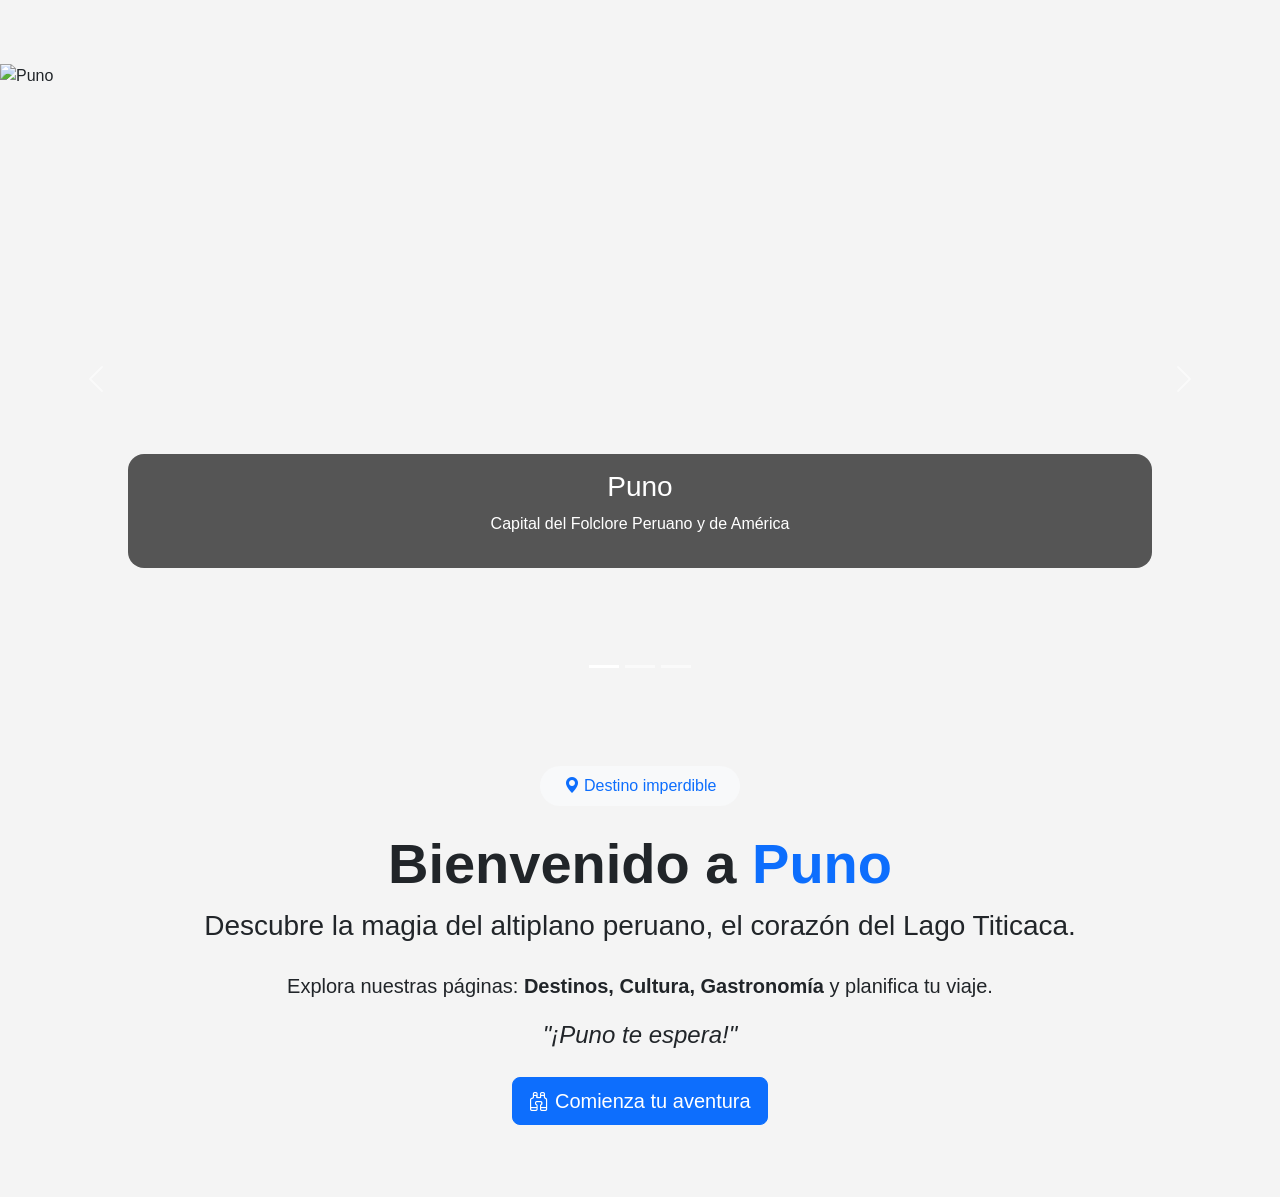
==== index.html @ d5bfc652 "Primera versión completa del proyecto Turismo Puno" ====
<!DOCTYPE html>
<html lang="es">
<head>
    <meta charset="UTF-8">
    <meta name="viewport" content="width=device-width, initial-scale=1.0">
    <title>Turismo Puno - Inicio</title>
    <meta name="description" content="Descubre Puno, el corazón del Lago Titicaca. Turismo, cultura y gastronomía andina.">
   
    <meta property="og:title" content="Turismo Puno - Inicio">
    <meta property="og:description" content="Descubre Puno, el corazón del Lago Titicaca.">
    <meta property="og:image" content="https://quechuasperuviajes.com/wp-content/uploads/2026/01/lugares-turisticos-en-puno.webp">
    <meta property="og:type" content="website">
   
    <link href="https://cdn.jsdelivr.net/npm/bootstrap@5.3.8/dist/css/bootstrap.min.css" rel="stylesheet">
   
    <link rel="stylesheet" href="https://cdn.jsdelivr.net/npm/bootstrap-icons@1.11.3/font/bootstrap-icons.min.css">

    <link rel="stylesheet" href="css/estilo.css">
</head>
<body>

    <main class="container-fluid px-0 mt-5 pt-3">
        
        <div id="carouselPuno" class="carousel slide hero-carousel" data-bs-ride="carousel">
            <div class="carousel-indicators">
                <button type="button" data-bs-target="#carouselPuno" data-bs-slide-to="0" class="active"></button>
                <button type="button" data-bs-target="#carouselPuno" data-bs-slide-to="1"></button>
                <button type="button" data-bs-target="#carouselPuno" data-bs-slide-to="2"></button>
            </div>
            <div class="carousel-inner">
                <div class="carousel-item active">
                    <img src="https://quechuasperuviajes.com/wp-content/uploads/2026/01/lugares-turisticos-en-puno.webp" class="d-block w-100" alt="Puno">
                    <div class="carousel-caption d-none d-md-block">
                        <h3>Puno</h3>
                        <p>Capital del Folclore Peruano y de América</p>
                    </div>
                </div>
                <div class="carousel-item">
                    <img src="https://trexperienceperu.com/sites/default/files/2025-01/things%20to%20do%20in%20puno.jpg" class="d-block w-100" alt="Islas Uros">
                    <div class="carousel-caption d-none d-md-block">
                        <h3>Cultura Viva</h3>
                        <p>Ciudad del Lago Sagrado</p>
                    </div>
                </div>
                <div class="carousel-item">
                    <img src="https://gasfiteros.pe/wp-content/uploads/2022/11/plaza-de-armas-puno.jpg" class="d-block w-100" alt="Plaza de Armas de Puno">
                    <div class="carousel-caption d-none d-md-block">
                        <h3>Ciudad de Plata</h3>
                        <p>Cuna de la Catedral Mestiza</p>
                    </div>
                </div>
            </div>
            <button class="carousel-control-prev" type="button" data-bs-target="#carouselPuno" data-bs-slide="prev">
                <span class="carousel-control-prev-icon"></span>
            </button>
            <button class="carousel-control-next" type="button" data-bs-target="#carouselPuno" data-bs-slide="next">
                <span class="carousel-control-next-icon"></span>
            </button>
        </div>

        <div class="container text-center my-5 py-4">
            <div class="d-inline-block bg-light text-primary px-4 py-2 rounded-pill mb-4">
                <i class="bi bi-geo-alt-fill"></i> Destino imperdible
            </div>
            <h1 class="display-4 fw-bold">Bienvenido a <span class="text-primary">Puno</span></h1>
            <p class="lead fs-3">Descubre la magia del altiplano peruano, el corazón del Lago Titicaca.</p>
            <div class="row justify-content-center mt-4">
                <div class="col-md-8">
                    <p class="fs-5">Explora nuestras páginas: <strong>Destinos, Cultura, Gastronomía</strong> y planifica tu viaje.</p>
                    <p class="fs-4 fst-italic">"¡Puno te espera!"</p>
                    <a href="destinos.html" class="btn btn-primary btn-lg mt-2">
                        <i class="bi bi-binoculars"></i> Comienza tu aventura
                    </a>
                </div>
            </div>
        </div>
    </main>

    <script src="https://cdn.jsdelivr.net/npm/bootstrap@5.3.8/dist/js/bootstrap.bundle.min.js"></script>
   
    <script src="JScript/comun.js"></script>
</body>
</html>
---- css/estilo.css ----
:root {
    --azul-titicaca: #0A4B7A;
    --dorado-candelaria: #F4C542;
    --rojo-tierra: #9E2A2B;
    --gris-claro: #f4f4f4;
    --blanco: #ffffff;
    --negro-suave: #212529;
}

/* ESTILOS GENERALES */
body {
    font-family: 'Segoe UI', Tahoma, Geneva, Verdana, sans-serif;
    background-color: var(--gris-claro);
    color: var(--negro-suave);
    transition: background-color 0.3s ease, color 0.3s ease;
}

/* MODO OSCURO */
body.modo-oscuro {
    background-color: #121212;
    color: #e0e0e0;
}

body.modo-oscuro .card,
body.modo-oscuro .bg-white,
body.modo-oscuro .navbar-dark,
body.modo-oscuro .accordion-item,
body.modo-oscuro .accordion-body {
    background-color: #1e1e1e !important;
    color: #ddd !important;
}

body.modo-oscuro .accordion-button.collapsed {
    background-color: #252525 !important;
    color: #fff !important;
}

body.modo-oscuro .border {
    border-color: #444 !important;
}

body.modo-oscuro .btn-outline-primary {
    color: var(--dorado-candelaria);
    border-color: var(--dorado-candelaria);
}

body.modo-oscuro .btn-outline-primary:hover {
    background-color: var(--dorado-candelaria);
    color: #000;
}

/* NAVBAR */
.navbar-brand i {
    color: var(--dorado-candelaria);
    font-size: 1.8rem;
    margin-right: 0.5rem;
}

/* CARRUSEL */
.hero-carousel .carousel-item {
    min-height: 50vh;
}

@media (min-width: 768px) {
    .hero-carousel .carousel-item {
        min-height: 70vh;
    }
}

.hero-carousel .carousel-item img {
    object-fit: cover;
    height: 100%;
    width: 100%;
}

.carousel-caption {
    background: rgba(0, 0, 0, 0.65);
    border-radius: 1rem;
    bottom: 20%;
    padding: 1rem;
    left: 10%;
    right: 10%;
}

@media (max-width: 576px) {
    .carousel-caption {
        bottom: 10%;
        padding: 0.5rem;
    }
    .carousel-caption h3 {
        font-size: 1.2rem;
    }
    .carousel-caption p {
        font-size: 0.8rem;
    }
}

/* GALERÍA DE DESTINOS (GRID) */
.grid-destinos {
    display: grid;
    grid-template-columns: repeat(auto-fill, minmax(280px, 1fr));
    gap: 1.5rem;
    margin-top: 2rem;
}

.card-destino {
    transition: transform 0.3s ease, box-shadow 0.3s ease;
    border-radius: 1rem;
    overflow: hidden;
}

.card-destino:hover {
    transform: translateY(-5px);
    box-shadow: 0 12px 24px rgba(0, 0, 0, 0.15);
}

.card-img-top {
    height: 200px;
    object-fit: cover;
}

/* FILTROS */
.filtro-btn {
    margin: 0.25rem;
    transition: all 0.2s;
}

.filtro-btn:hover {
    transform: scale(1.02);
}

/* ACORDEÓN CULTURA */
#accordionCultura .accordion-item {
    background-color: var(--blanco);
    border: 1px solid rgba(0,0,0,.125);
    margin-bottom: 0.5rem;
    border-radius: 0.5rem !important;
    overflow: hidden;
}

#accordionCultura .accordion-button:focus {
    box-shadow: none !important;
    border-color: var(--azul-titicaca) !important;
}

#accordionCultura .accordion-button:not(.collapsed) {
    background-color: var(--azul-titicaca) !important;
    color: var(--blanco) !important;
}

#accordionCultura .accordion-button::after {
    filter: none !important;
}

#accordionCultura .accordion-button:not(.collapsed)::after {
    filter: brightness(0) invert(1) !important;
}

.object-fit-cover {
    object-fit: cover !important;
}

/* FORMULARIO */
input:invalid, select:invalid {
    border-color: var(--rojo-tierra);
}

.invalid-feedback {
    font-size: 0.8rem;
}

/* MAPA */
#mapa {
    height: 350px;
    width: 100%;
    border-radius: 1rem;
    margin-top: 1rem;
}

/* FOOTER */
footer {
    background-color: #212529;
    color: white;
}

footer a {
    color: var(--dorado-candelaria);
    text-decoration: none;
}

footer a:hover {
    text-decoration: underline;
}

/* BOTÓN MODO OSCURO */
.btn-modo {
    cursor: pointer;
    font-size: 1.2rem;
}

/* RESPONSIVE */
@media (max-width: 768px) {
    .grid-destinos {
        grid-template-columns: 1fr;
        gap: 1rem;
    }
    #mapa {
        height: 250px;
    }
    h1 {
        font-size: 1.8rem;
    }
}

/* ANIMACIONES */
.modal-content {
    animation: fadeInUp 0.3s ease-out;
}

@keyframes fadeInUp {
    from {
        opacity: 0;
        transform: translateY(20px);
    }
    to {
        opacity: 1;
        transform: translateY(0);
    }
}

/* TARJETAS GASTRONOMÍA */
.card {
    transition: transform 0.2s, box-shadow 0.2s;
}

.card:hover {
    transform: translateY(-3px);
    box-shadow: 0 8px 16px rgba(0,0,0,0.1);
}
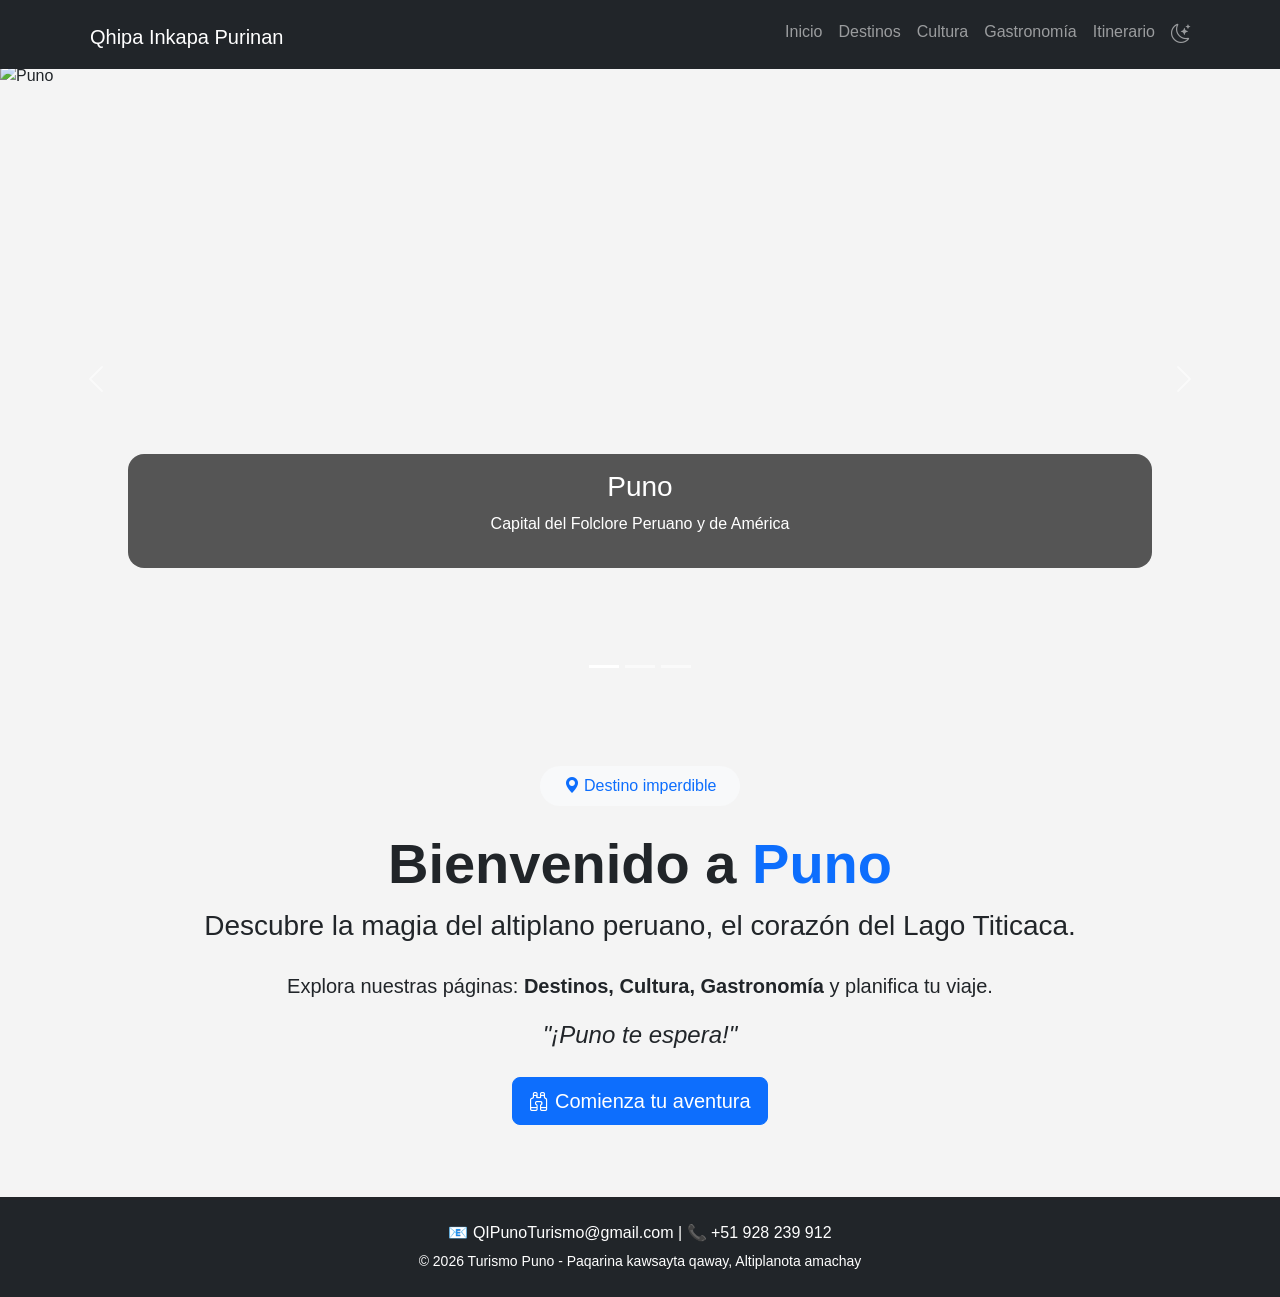
==== commit f46cb872: "Update index.html" ====
--- a/index.html
+++ b/index.html
@@ -78,6 +78,6 @@
 
     <script src="https://cdn.jsdelivr.net/npm/bootstrap@5.3.8/dist/js/bootstrap.bundle.min.js"></script>
    
-    <script src="JScript/comun.js"></script>
+    <script src="jscript/comun.js"></script>
 </body>
-</html>+</html>
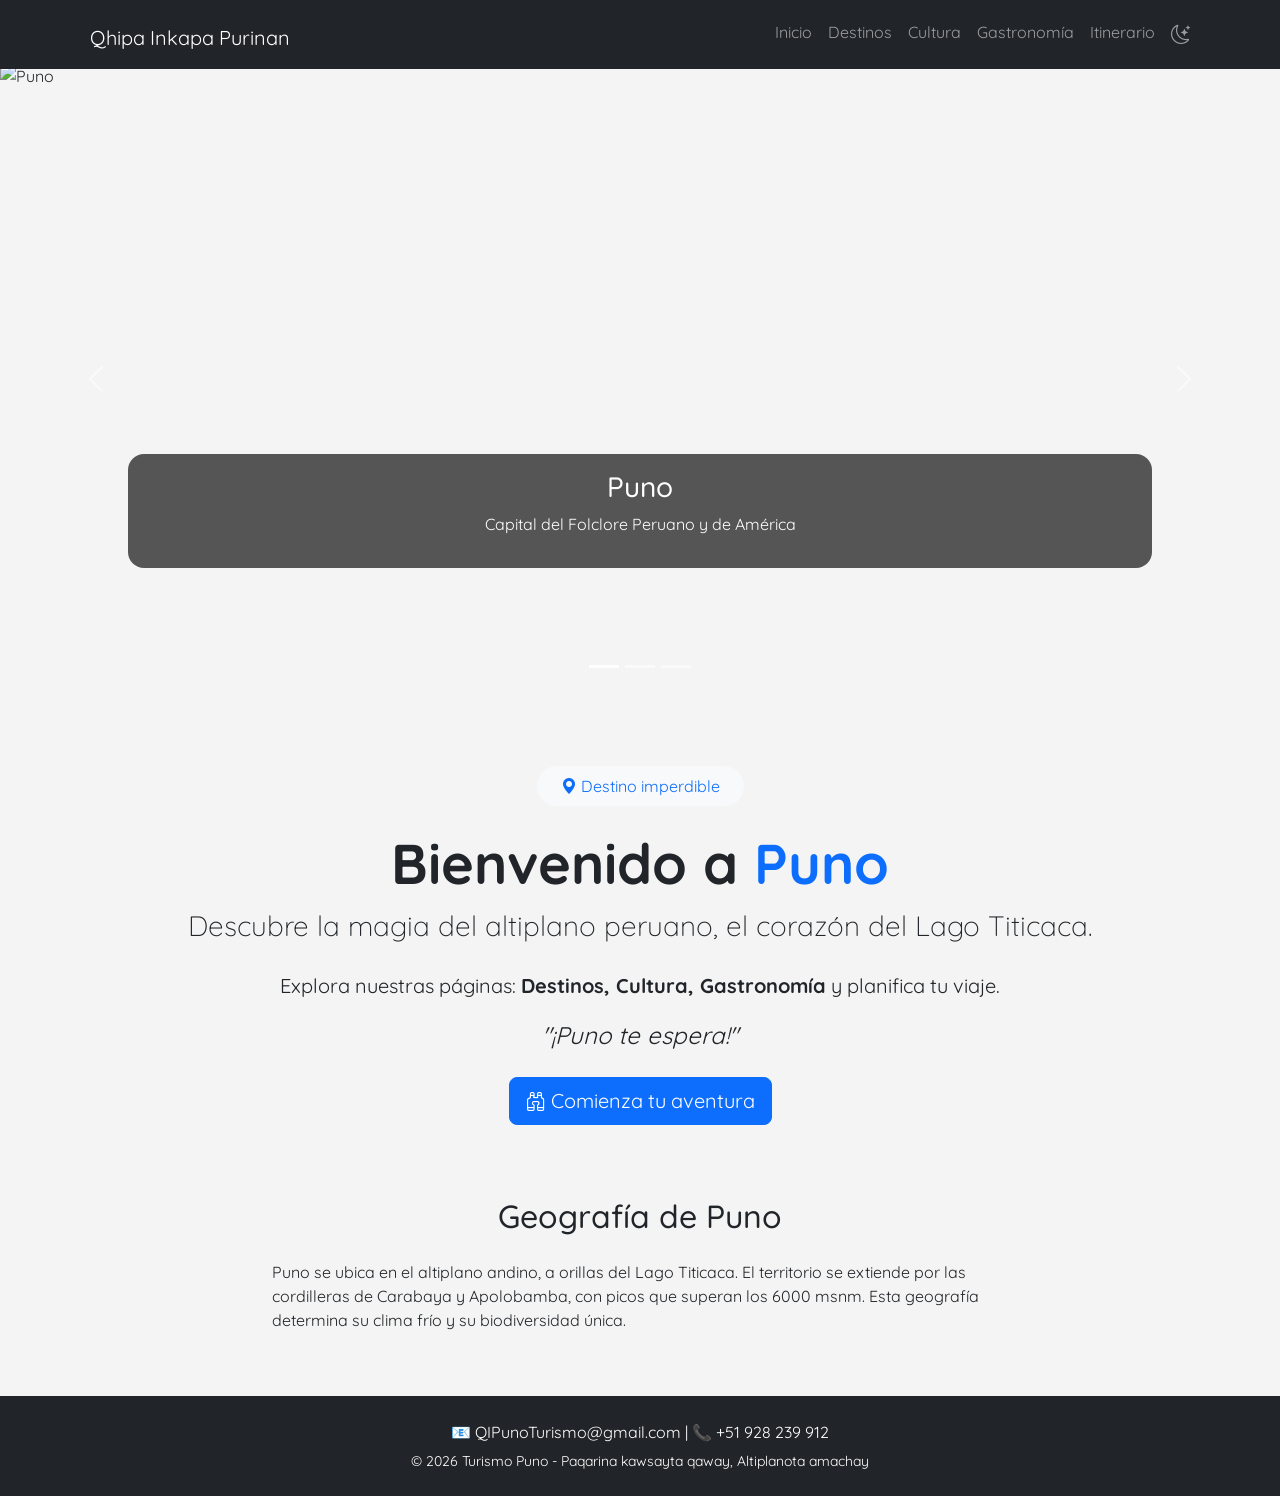
==== commit 63dc4271: "" ====
--- a/index.html
+++ b/index.html
@@ -5,60 +5,60 @@
     <meta name="viewport" content="width=device-width, initial-scale=1.0">
     <title>Turismo Puno - Inicio</title>
     <meta name="description" content="Descubre Puno, el corazón del Lago Titicaca. Turismo, cultura y gastronomía andina.">
-   
     <meta property="og:title" content="Turismo Puno - Inicio">
     <meta property="og:description" content="Descubre Puno, el corazón del Lago Titicaca.">
     <meta property="og:image" content="https://quechuasperuviajes.com/wp-content/uploads/2026/01/lugares-turisticos-en-puno.webp">
     <meta property="og:type" content="website">
-   
+    <link href="https://fonts.googleapis.com/css2?family=Quicksand:wght@300;400;600;700&display=swap" rel="stylesheet">
     <link href="https://cdn.jsdelivr.net/npm/bootstrap@5.3.8/dist/css/bootstrap.min.css" rel="stylesheet">
-   
     <link rel="stylesheet" href="https://cdn.jsdelivr.net/npm/bootstrap-icons@1.11.3/font/bootstrap-icons.min.css">
-
     <link rel="stylesheet" href="css/estilo.css">
 </head>
 <body>
-
+    <header class="visually-hidden">
+        <h1>Turismo Puno</h1>
+    </header>
     <main class="container-fluid px-0 mt-5 pt-3">
-        
-        <div id="carouselPuno" class="carousel slide hero-carousel" data-bs-ride="carousel">
-            <div class="carousel-indicators">
-                <button type="button" data-bs-target="#carouselPuno" data-bs-slide-to="0" class="active"></button>
-                <button type="button" data-bs-target="#carouselPuno" data-bs-slide-to="1"></button>
-                <button type="button" data-bs-target="#carouselPuno" data-bs-slide-to="2"></button>
-            </div>
-            <div class="carousel-inner">
-                <div class="carousel-item active">
-                    <img src="https://quechuasperuviajes.com/wp-content/uploads/2026/01/lugares-turisticos-en-puno.webp" class="d-block w-100" alt="Puno">
-                    <div class="carousel-caption d-none d-md-block">
-                        <h3>Puno</h3>
-                        <p>Capital del Folclore Peruano y de América</p>
+        <section aria-label="Carrusel de imágenes">
+            <div id="carouselPuno" class="carousel slide hero-carousel" data-bs-ride="carousel">
+                <div class="carousel-indicators">
+                    <button type="button" data-bs-target="#carouselPuno" data-bs-slide-to="0" class="active" aria-label="Slide 1"></button>
+                    <button type="button" data-bs-target="#carouselPuno" data-bs-slide-to="1" aria-label="Slide 2"></button>
+                    <button type="button" data-bs-target="#carouselPuno" data-bs-slide-to="2" aria-label="Slide 3"></button>
+                </div>
+                <div class="carousel-inner">
+                    <div class="carousel-item active">
+                        <img src="https://quechuasperuviajes.com/wp-content/uploads/2026/01/lugares-turisticos-en-puno.webp" class="d-block w-100" alt="Puno">
+                        <div class="carousel-caption d-none d-md-block">
+                            <h3>Puno</h3>
+                            <p>Capital del Folclore Peruano y de América</p>
+                        </div>
+                    </div>
+                    <div class="carousel-item">
+                        <img src="https://trexperienceperu.com/sites/default/files/2025-01/things%20to%20do%20in%20puno.jpg" class="d-block w-100" alt="Islas Uros">
+                        <div class="carousel-caption d-none d-md-block">
+                            <h3>Cultura Viva</h3>
+                            <p>Ciudad del Lago Sagrado</p>
+                        </div>
+                    </div>
+                    <div class="carousel-item">
+                        <img src="https://gasfiteros.pe/wp-content/uploads/2022/11/plaza-de-armas-puno.jpg" class="d-block w-100" alt="Plaza de Armas de Puno">
+                        <div class="carousel-caption d-none d-md-block">
+                            <h3>Ciudad de Plata</h3>
+                            <p>Cuna de la Catedral Mestiza</p>
+                        </div>
                     </div>
                 </div>
-                <div class="carousel-item">
-                    <img src="https://trexperienceperu.com/sites/default/files/2025-01/things%20to%20do%20in%20puno.jpg" class="d-block w-100" alt="Islas Uros">
-                    <div class="carousel-caption d-none d-md-block">
-                        <h3>Cultura Viva</h3>
-                        <p>Ciudad del Lago Sagrado</p>
-                    </div>
-                </div>
-                <div class="carousel-item">
-                    <img src="https://gasfiteros.pe/wp-content/uploads/2022/11/plaza-de-armas-puno.jpg" class="d-block w-100" alt="Plaza de Armas de Puno">
-                    <div class="carousel-caption d-none d-md-block">
-                        <h3>Ciudad de Plata</h3>
-                        <p>Cuna de la Catedral Mestiza</p>
-                    </div>
-                </div>
+                <button class="carousel-control-prev" type="button" data-bs-target="#carouselPuno" data-bs-slide="prev" aria-label="Anterior">
+                    <span class="carousel-control-prev-icon"></span>
+                </button>
+                <button class="carousel-control-next" type="button" data-bs-target="#carouselPuno" data-bs-slide="next" aria-label="Siguiente">
+                    <span class="carousel-control-next-icon"></span>
+                </button>
             </div>
-            <button class="carousel-control-prev" type="button" data-bs-target="#carouselPuno" data-bs-slide="prev">
-                <span class="carousel-control-prev-icon"></span>
-            </button>
-            <button class="carousel-control-next" type="button" data-bs-target="#carouselPuno" data-bs-slide="next">
-                <span class="carousel-control-next-icon"></span>
-            </button>
-        </div>
+        </section>
 
-        <div class="container text-center my-5 py-4">
+        <section class="container text-center my-5 py-4">
             <div class="d-inline-block bg-light text-primary px-4 py-2 rounded-pill mb-4">
                 <i class="bi bi-geo-alt-fill"></i> Destino imperdible
             </div>
@@ -73,11 +73,18 @@
                     </a>
                 </div>
             </div>
-        </div>
+        </section>
+
+        <section class="container my-5">
+            <h2 class="text-center mb-4">Geografía de Puno</h2>
+            <div class="row">
+                <div class="col-md-8 mx-auto">
+                    <p>Puno se ubica en el altiplano andino, a orillas del Lago Titicaca. El territorio se extiende por las cordilleras de Carabaya y Apolobamba, con picos que superan los 6000 msnm. Esta geografía determina su clima frío y su biodiversidad única.</p>
+                </div>
+            </div>
+        </section>
     </main>
-
     <script src="https://cdn.jsdelivr.net/npm/bootstrap@5.3.8/dist/js/bootstrap.bundle.min.js"></script>
-   
-    <script src="jscript/comun.js"></script>
+    <script src="js/comun.js"></script>
 </body>
-</html>
+</html>
--- a/css/estilo.css
+++ b/css/estilo.css
@@ -1,3 +1,5 @@
+@import url('https://fonts.googleapis.com/css2?family=Quicksand:wght@300;400;600;700&display=swap');
+
 :root {
     --azul-titicaca: #0A4B7A;
     --dorado-candelaria: #F4C542;
@@ -7,9 +9,8 @@
     --negro-suave: #212529;
 }
 
-/* ESTILOS GENERALES */
 body {
-    font-family: 'Segoe UI', Tahoma, Geneva, Verdana, sans-serif;
+    font-family: 'Quicksand', 'Segoe UI', Tahoma, Geneva, Verdana, sans-serif;
     background-color: var(--gris-claro);
     color: var(--negro-suave);
     transition: background-color 0.3s ease, color 0.3s ease;
@@ -20,7 +21,6 @@
     background-color: #121212;
     color: #e0e0e0;
 }
-
 body.modo-oscuro .card,
 body.modo-oscuro .bg-white,
 body.modo-oscuro .navbar-dark,
@@ -29,21 +29,17 @@
     background-color: #1e1e1e !important;
     color: #ddd !important;
 }
-
 body.modo-oscuro .accordion-button.collapsed {
     background-color: #252525 !important;
     color: #fff !important;
 }
-
 body.modo-oscuro .border {
     border-color: #444 !important;
 }
-
 body.modo-oscuro .btn-outline-primary {
     color: var(--dorado-candelaria);
     border-color: var(--dorado-candelaria);
 }
-
 body.modo-oscuro .btn-outline-primary:hover {
     background-color: var(--dorado-candelaria);
     color: #000;
@@ -60,19 +56,16 @@
 .hero-carousel .carousel-item {
     min-height: 50vh;
 }
-
 @media (min-width: 768px) {
     .hero-carousel .carousel-item {
         min-height: 70vh;
     }
 }
-
 .hero-carousel .carousel-item img {
     object-fit: cover;
     height: 100%;
     width: 100%;
 }
-
 .carousel-caption {
     background: rgba(0, 0, 0, 0.65);
     border-radius: 1rem;
@@ -81,7 +74,6 @@
     left: 10%;
     right: 10%;
 }
-
 @media (max-width: 576px) {
     .carousel-caption {
         bottom: 10%;
@@ -102,21 +94,24 @@
     gap: 1.5rem;
     margin-top: 2rem;
 }
-
 .card-destino {
     transition: transform 0.3s ease, box-shadow 0.3s ease;
     border-radius: 1rem;
     overflow: hidden;
 }
-
 .card-destino:hover {
     transform: translateY(-5px);
     box-shadow: 0 12px 24px rgba(0, 0, 0, 0.15);
 }
-
 .card-img-top {
     height: 200px;
     object-fit: cover;
+}
+
+.badge {
+    font-size: 0.8rem;
+    padding: 0.4rem 0.7rem;
+    border-radius: 20px;
 }
 
 /* FILTROS */
@@ -124,7 +119,6 @@
     margin: 0.25rem;
     transition: all 0.2s;
 }
-
 .filtro-btn:hover {
     transform: scale(1.02);
 }
@@ -137,39 +131,28 @@
     border-radius: 0.5rem !important;
     overflow: hidden;
 }
-
 #accordionCultura .accordion-button:focus {
     box-shadow: none !important;
     border-color: var(--azul-titicaca) !important;
 }
-
 #accordionCultura .accordion-button:not(.collapsed) {
     background-color: var(--azul-titicaca) !important;
     color: var(--blanco) !important;
 }
-
 #accordionCultura .accordion-button::after {
     filter: none !important;
 }
-
 #accordionCultura .accordion-button:not(.collapsed)::after {
     filter: brightness(0) invert(1) !important;
 }
 
-.object-fit-cover {
-    object-fit: cover !important;
-}
-
-/* FORMULARIO */
 input:invalid, select:invalid {
     border-color: var(--rojo-tierra);
 }
-
 .invalid-feedback {
     font-size: 0.8rem;
 }
 
-/* MAPA */
 #mapa {
     height: 350px;
     width: 100%;
@@ -177,28 +160,24 @@
     margin-top: 1rem;
 }
 
-/* FOOTER */
+
 footer {
     background-color: #212529;
     color: white;
 }
-
 footer a {
     color: var(--dorado-candelaria);
     text-decoration: none;
 }
-
 footer a:hover {
     text-decoration: underline;
 }
 
-/* BOTÓN MODO OSCURO */
 .btn-modo {
     cursor: pointer;
     font-size: 1.2rem;
 }
 
-/* RESPONSIVE */
 @media (max-width: 768px) {
     .grid-destinos {
         grid-template-columns: 1fr;
@@ -216,7 +195,6 @@
 .modal-content {
     animation: fadeInUp 0.3s ease-out;
 }
-
 @keyframes fadeInUp {
     from {
         opacity: 0;
@@ -228,11 +206,9 @@
     }
 }
 
-/* TARJETAS GASTRONOMÍA */
 .card {
     transition: transform 0.2s, box-shadow 0.2s;
 }
-
 .card:hover {
     transform: translateY(-3px);
     box-shadow: 0 8px 16px rgba(0,0,0,0.1);
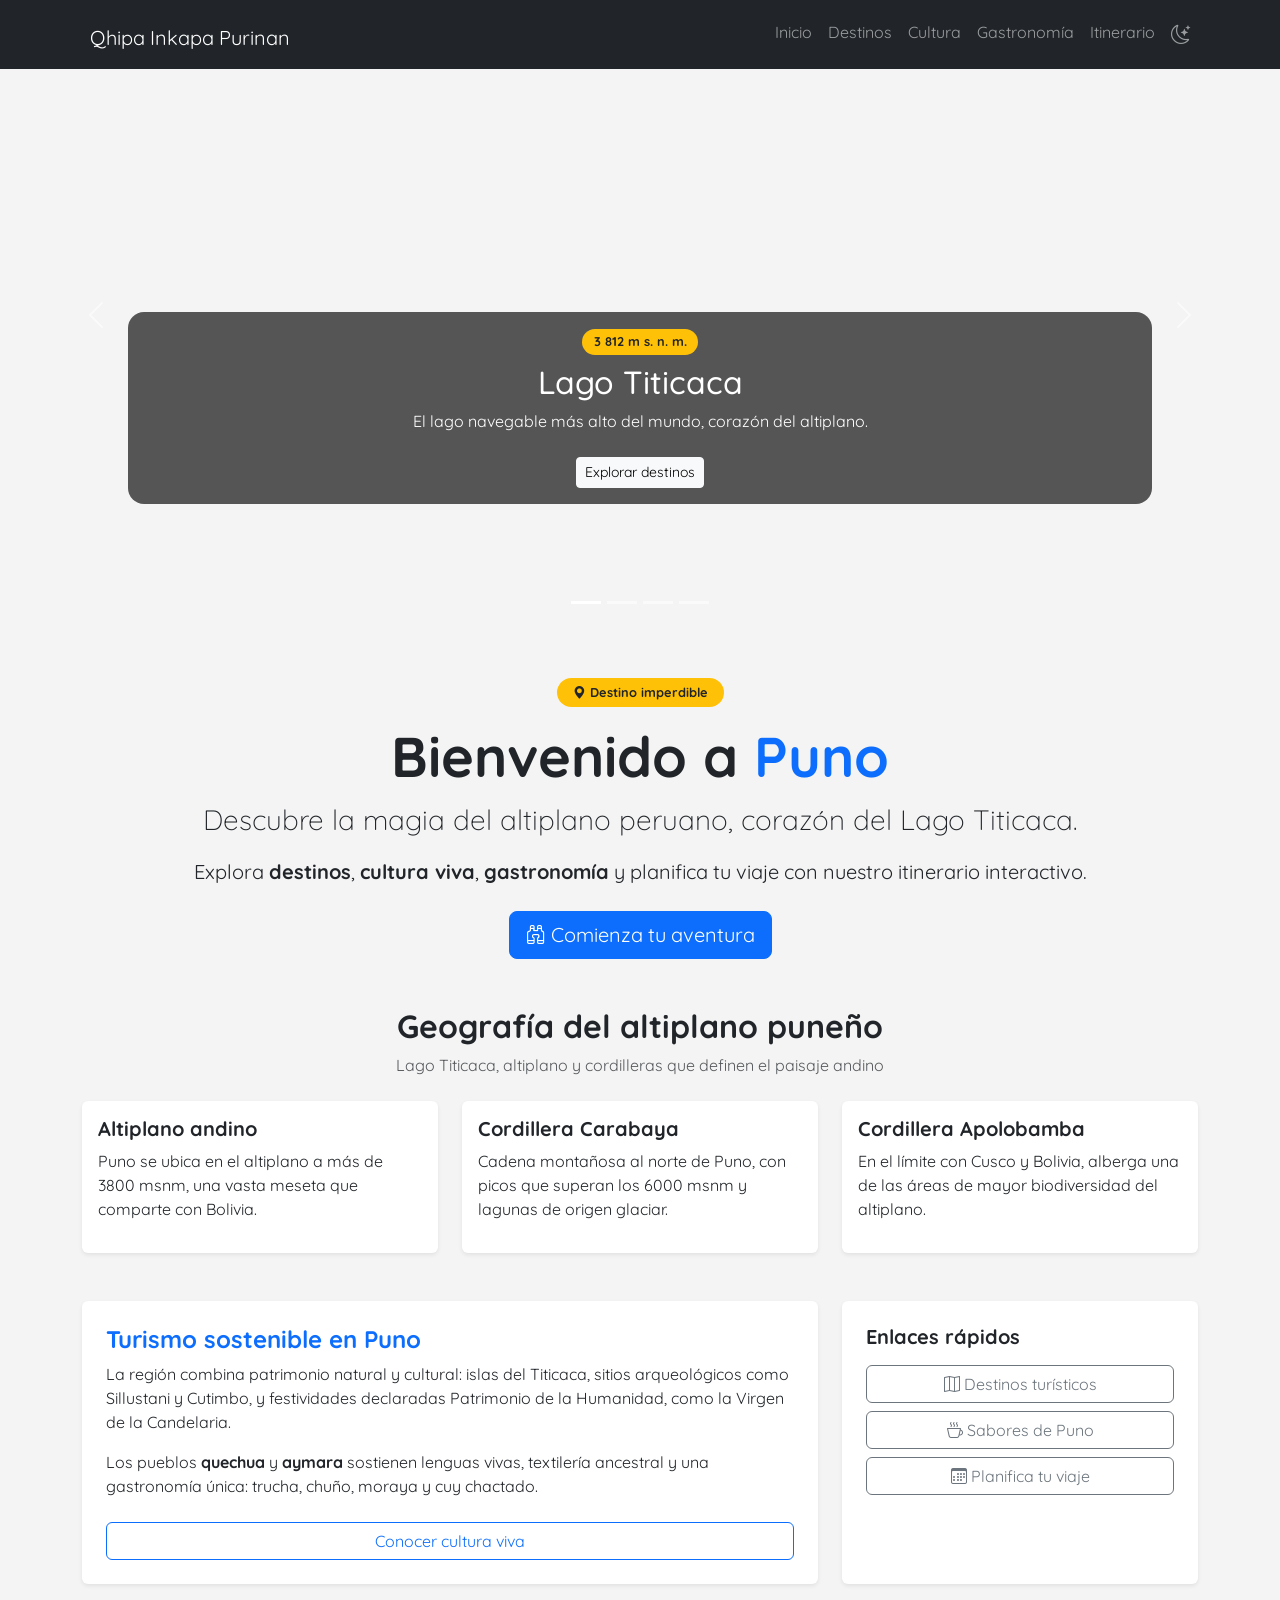
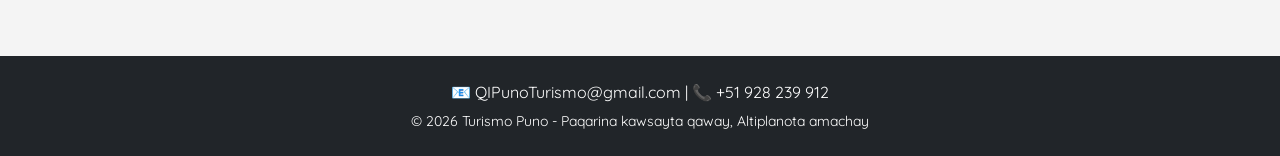
==== commit 0ff99f6b: "Update index.html" ====
--- a/index.html
+++ b/index.html
@@ -3,88 +3,146 @@
 <head>
     <meta charset="UTF-8">
     <meta name="viewport" content="width=device-width, initial-scale=1.0">
-    <title>Turismo Puno - Inicio</title>
-    <meta name="description" content="Descubre Puno, el corazón del Lago Titicaca. Turismo, cultura y gastronomía andina.">
-    <meta property="og:title" content="Turismo Puno - Inicio">
-    <meta property="og:description" content="Descubre Puno, el corazón del Lago Titicaca.">
+    <title>Turismo Puno — Inicio | Puno Digital</title>
+    <meta name="description" content="Descubre Puno: Lago Titicaca, cultura viva, gastronomía andina y turismo sostenible en el altiplano peruano.">
+    <meta name="author" content="Turismo Puno">
+    <meta property="og:title" content="Turismo Puno — Capital del Folclore">
+    <meta property="og:description" content="Plataforma web turística y cultural de la región Puno.">
     <meta property="og:image" content="https://quechuasperuviajes.com/wp-content/uploads/2026/01/lugares-turisticos-en-puno.webp">
     <meta property="og:type" content="website">
-    <link href="https://fonts.googleapis.com/css2?family=Quicksand:wght@300;400;600;700&display=swap" rel="stylesheet">
+    <meta property="og:locale" content="es_PE">
     <link href="https://cdn.jsdelivr.net/npm/bootstrap@5.3.8/dist/css/bootstrap.min.css" rel="stylesheet">
     <link rel="stylesheet" href="https://cdn.jsdelivr.net/npm/bootstrap-icons@1.11.3/font/bootstrap-icons.min.css">
     <link rel="stylesheet" href="css/estilo.css">
 </head>
-<body>
-    <header class="visually-hidden">
-        <h1>Turismo Puno</h1>
-    </header>
-    <main class="container-fluid px-0 mt-5 pt-3">
-        <section aria-label="Carrusel de imágenes">
+<body data-page="inicio">
+
+    <main id="contenido-principal" class="page-main flex-grow-1">
+
+        <section class="hero-carousel" aria-label="Galería principal de Puno">
             <div id="carouselPuno" class="carousel slide hero-carousel" data-bs-ride="carousel">
                 <div class="carousel-indicators">
-                    <button type="button" data-bs-target="#carouselPuno" data-bs-slide-to="0" class="active" aria-label="Slide 1"></button>
-                    <button type="button" data-bs-target="#carouselPuno" data-bs-slide-to="1" aria-label="Slide 2"></button>
-                    <button type="button" data-bs-target="#carouselPuno" data-bs-slide-to="2" aria-label="Slide 3"></button>
+                    <button type="button" data-bs-target="#carouselPuno" data-bs-slide-to="0" class="active" aria-current="true" aria-label="Lago Titicaca"></button>
+                    <button type="button" data-bs-target="#carouselPuno" data-bs-slide-to="1" aria-label="Islas Uros"></button>
+                    <button type="button" data-bs-target="#carouselPuno" data-bs-slide-to="2" aria-label="Candelaria"></button>
+                    <button type="button" data-bs-target="#carouselPuno" data-bs-slide-to="3" aria-label="Plaza de Armas"></button>
                 </div>
                 <div class="carousel-inner">
                     <div class="carousel-item active">
-                        <img src="https://quechuasperuviajes.com/wp-content/uploads/2026/01/lugares-turisticos-en-puno.webp" class="d-block w-100" alt="Puno">
+                        <img src="https://quechuasperuviajes.com/wp-content/uploads/2026/01/lugares-turisticos-en-puno.webp" class="d-block w-100" alt="Panorámica del Lago Titicaca y la ciudad de Puno">
                         <div class="carousel-caption d-none d-md-block">
-                            <h3>Puno</h3>
-                            <p>Capital del Folclore Peruano y de América</p>
+                            <span class="badge bg-warning text-dark mb-2">3 812 m s. n. m.</span>
+                            <h2>Lago Titicaca</h2>
+                            <p>El lago navegable más alto del mundo, corazón del altiplano.</p>
+                            <a href="destinos.html" class="btn btn-light btn-sm mt-2">Explorar destinos</a>
                         </div>
                     </div>
                     <div class="carousel-item">
-                        <img src="https://trexperienceperu.com/sites/default/files/2025-01/things%20to%20do%20in%20puno.jpg" class="d-block w-100" alt="Islas Uros">
+                        <img src="https://trexperienceperu.com/sites/default/files/2025-01/things%20to%20do%20in%20puno.jpg" class="d-block w-100" alt="Islas flotantes de los Uros">
                         <div class="carousel-caption d-none d-md-block">
-                            <h3>Cultura Viva</h3>
-                            <p>Ciudad del Lago Sagrado</p>
+                            <span class="badge bg-warning text-dark mb-2">Cultura viva</span>
+                            <h2>Islas de los Uros</h2>
+                            <p>Tradición milenaria en totora sobre aguas sagradas.</p>
+                            <a href="cultura.html" class="btn btn-light btn-sm mt-2">Conocer cultura</a>
                         </div>
                     </div>
                     <div class="carousel-item">
-                        <img src="https://gasfiteros.pe/wp-content/uploads/2022/11/plaza-de-armas-puno.jpg" class="d-block w-100" alt="Plaza de Armas de Puno">
+                        <img src="https://www.peru.travel/Portals/1/Images/Noticias/candelaria-puno.jpg" class="d-block w-100" alt="Festividad de la Virgen de la Candelaria en Puno">
                         <div class="carousel-caption d-none d-md-block">
-                            <h3>Ciudad de Plata</h3>
-                            <p>Cuna de la Catedral Mestiza</p>
+                            <span class="badge bg-warning text-dark mb-2">Patrimonio UNESCO</span>
+                            <h2>Virgen de la Candelaria</h2>
+                            <p>Capital del folclore peruano y de América.</p>
+                            <a href="cultura.html" class="btn btn-light btn-sm mt-2">Ver festividades</a>
+                        </div>
+                    </div>
+                    <div class="carousel-item">
+                        <img src="https://gasfiteros.pe/wp-content/uploads/2022/11/plaza-de-armas-puno.jpg" class="d-block w-100" alt="Plaza de Armas de Puno al atardecer">
+                        <div class="carousel-caption d-none d-md-block">
+                            <span class="badge bg-warning text-dark mb-2">Ciudad de plata</span>
+                            <h2>Puno histórico</h2>
+                            <p>Arquitectura colonial y vistas al Titicaca.</p>
+                            <a href="itinerario.html" class="btn btn-light btn-sm mt-2">Planificar viaje</a>
                         </div>
                     </div>
                 </div>
-                <button class="carousel-control-prev" type="button" data-bs-target="#carouselPuno" data-bs-slide="prev" aria-label="Anterior">
-                    <span class="carousel-control-prev-icon"></span>
+                <button class="carousel-control-prev" type="button" data-bs-target="#carouselPuno" data-bs-slide="prev" aria-label="Diapositiva anterior">
+                    <span class="carousel-control-prev-icon" aria-hidden="true"></span>
                 </button>
-                <button class="carousel-control-next" type="button" data-bs-target="#carouselPuno" data-bs-slide="next" aria-label="Siguiente">
-                    <span class="carousel-control-next-icon"></span>
+                <button class="carousel-control-next" type="button" data-bs-target="#carouselPuno" data-bs-slide="next" aria-label="Diapositiva siguiente">
+                    <span class="carousel-control-next-icon" aria-hidden="true"></span>
                 </button>
             </div>
         </section>
 
-        <section class="container text-center my-5 py-4">
-            <div class="d-inline-block bg-light text-primary px-4 py-2 rounded-pill mb-4">
-                <i class="bi bi-geo-alt-fill"></i> Destino imperdible
-            </div>
-            <h1 class="display-4 fw-bold">Bienvenido a <span class="text-primary">Puno</span></h1>
-            <p class="lead fs-3">Descubre la magia del altiplano peruano, el corazón del Lago Titicaca.</p>
-            <div class="row justify-content-center mt-4">
-                <div class="col-md-8">
-                    <p class="fs-5">Explora nuestras páginas: <strong>Destinos, Cultura, Gastronomía</strong> y planifica tu viaje.</p>
-                    <p class="fs-4 fst-italic">"¡Puno te espera!"</p>
-                    <a href="destinos.html" class="btn btn-primary btn-lg mt-2">
-                        <i class="bi bi-binoculars"></i> Comienza tu aventura
-                    </a>
+        <section class="container py-5 text-center" aria-labelledby="titulo-bienvenida">
+            <span class="badge bg-warning text-dark mb-3 px-3 py-2">
+                <i class="bi bi-geo-alt-fill" aria-hidden="true"></i> Destino imperdible
+            </span>
+            <h1 id="titulo-bienvenida" class="display-4 fw-bold">Bienvenido a <span class="text-primary">Puno</span></h1>
+            <p class="lead fs-3">Descubre la magia del altiplano peruano, corazón del Lago Titicaca.</p>
+            <p class="fs-5">Explora <strong>destinos</strong>, <strong>cultura viva</strong>, <strong>gastronomía</strong> y planifica tu viaje con nuestro itinerario interactivo.</p>
+            <a href="destinos.html" class="btn btn-primary btn-lg mt-2">
+                <i class="bi bi-binoculars" aria-hidden="true"></i> Comienza tu aventura
+            </a>
+        </section>
+
+        <section class="container pb-5" aria-labelledby="titulo-geografia">
+            <header class="text-center mb-4">
+                <h2 id="titulo-geografia" class="fw-bold">Geografía del altiplano puneño</h2>
+                <p class="text-muted">Lago Titicaca, altiplano y cordilleras que definen el paisaje andino</p>
+            </header>
+            <div class="row g-4">
+                <div class="col-md-4">
+                    <div class="card h-100 border-0 shadow-sm">
+                        <div class="card-body">
+                            <h3 class="h5 fw-bold">Altiplano andino</h3>
+                            <p>Puno se ubica en el altiplano a más de 3800 msnm, una vasta meseta que comparte con Bolivia.</p>
+                        </div>
+                    </div>
+                </div>
+                <div class="col-md-4">
+                    <div class="card h-100 border-0 shadow-sm">
+                        <div class="card-body">
+                            <h3 class="h5 fw-bold">Cordillera Carabaya</h3>
+                            <p>Cadena montañosa al norte de Puno, con picos que superan los 6000 msnm y lagunas de origen glaciar.</p>
+                        </div>
+                    </div>
+                </div>
+                <div class="col-md-4">
+                    <div class="card h-100 border-0 shadow-sm">
+                        <div class="card-body">
+                            <h3 class="h5 fw-bold">Cordillera Apolobamba</h3>
+                            <p>En el límite con Cusco y Bolivia, alberga una de las áreas de mayor biodiversidad del altiplano.</p>
+                        </div>
+                    </div>
                 </div>
             </div>
         </section>
-
-        <section class="container my-5">
-            <h2 class="text-center mb-4">Geografía de Puno</h2>
-            <div class="row">
-                <div class="col-md-8 mx-auto">
-                    <p>Puno se ubica en el altiplano andino, a orillas del Lago Titicaca. El territorio se extiende por las cordilleras de Carabaya y Apolobamba, con picos que superan los 6000 msnm. Esta geografía determina su clima frío y su biodiversidad única.</p>
+        <section class="container pb-5">
+            <div class="row g-4">
+                <div class="col-lg-8">
+                    <article class="card border-0 shadow-sm p-4 h-100">
+                        <h2 class="h4 fw-bold text-primary">Turismo sostenible en Puno</h2>
+                        <p>La región combina patrimonio natural y cultural: islas del Titicaca, sitios arqueológicos como Sillustani y Cutimbo, y festividades declaradas Patrimonio de la Humanidad, como la Virgen de la Candelaria.</p>
+                        <p>Los pueblos <strong>quechua</strong> y <strong>aymara</strong> sostienen lenguas vivas, textilería ancestral y una gastronomía única: trucha, chuño, moraya y cuy chactado.</p>
+                        <a href="cultura.html" class="btn btn-outline-primary mt-2">Conocer cultura viva</a>
+                    </article>
                 </div>
+                <aside class="col-lg-4" aria-label="Enlaces rápidos">
+                    <div class="card border-0 shadow-sm p-4 h-100">
+                        <h2 class="h5 fw-bold">Enlaces rápidos</h2>
+                        <div class="d-flex flex-column gap-2 mt-2">
+                            <a href="destinos.html" class="btn btn-outline-secondary"><i class="bi bi-map"></i> Destinos turísticos</a>
+                            <a href="gastronomia.html" class="btn btn-outline-secondary"><i class="bi bi-cup-hot"></i> Sabores de Puno</a>
+                            <a href="itinerario.html" class="btn btn-outline-secondary"><i class="bi bi-calendar3"></i> Planifica tu viaje</a>
+                        </div>
+                    </div>
+                </aside>
             </div>
         </section>
     </main>
+
     <script src="https://cdn.jsdelivr.net/npm/bootstrap@5.3.8/dist/js/bootstrap.bundle.min.js"></script>
     <script src="js/comun.js"></script>
 </body>
-</html>+</html>
--- a/css/estilo.css
+++ b/css/estilo.css
@@ -52,7 +52,6 @@
     margin-right: 0.5rem;
 }
 
-/* CARRUSEL */
 .hero-carousel .carousel-item {
     min-height: 50vh;
 }
@@ -87,7 +86,6 @@
     }
 }
 
-/* GALERÍA DE DESTINOS (GRID) */
 .grid-destinos {
     display: grid;
     grid-template-columns: repeat(auto-fill, minmax(280px, 1fr));
@@ -114,7 +112,6 @@
     border-radius: 20px;
 }
 
-/* FILTROS */
 .filtro-btn {
     margin: 0.25rem;
     transition: all 0.2s;
@@ -123,7 +120,6 @@
     transform: scale(1.02);
 }
 
-/* ACORDEÓN CULTURA */
 #accordionCultura .accordion-item {
     background-color: var(--blanco);
     border: 1px solid rgba(0,0,0,.125);
@@ -191,7 +187,6 @@
     }
 }
 
-/* ANIMACIONES */
 .modal-content {
     animation: fadeInUp 0.3s ease-out;
 }
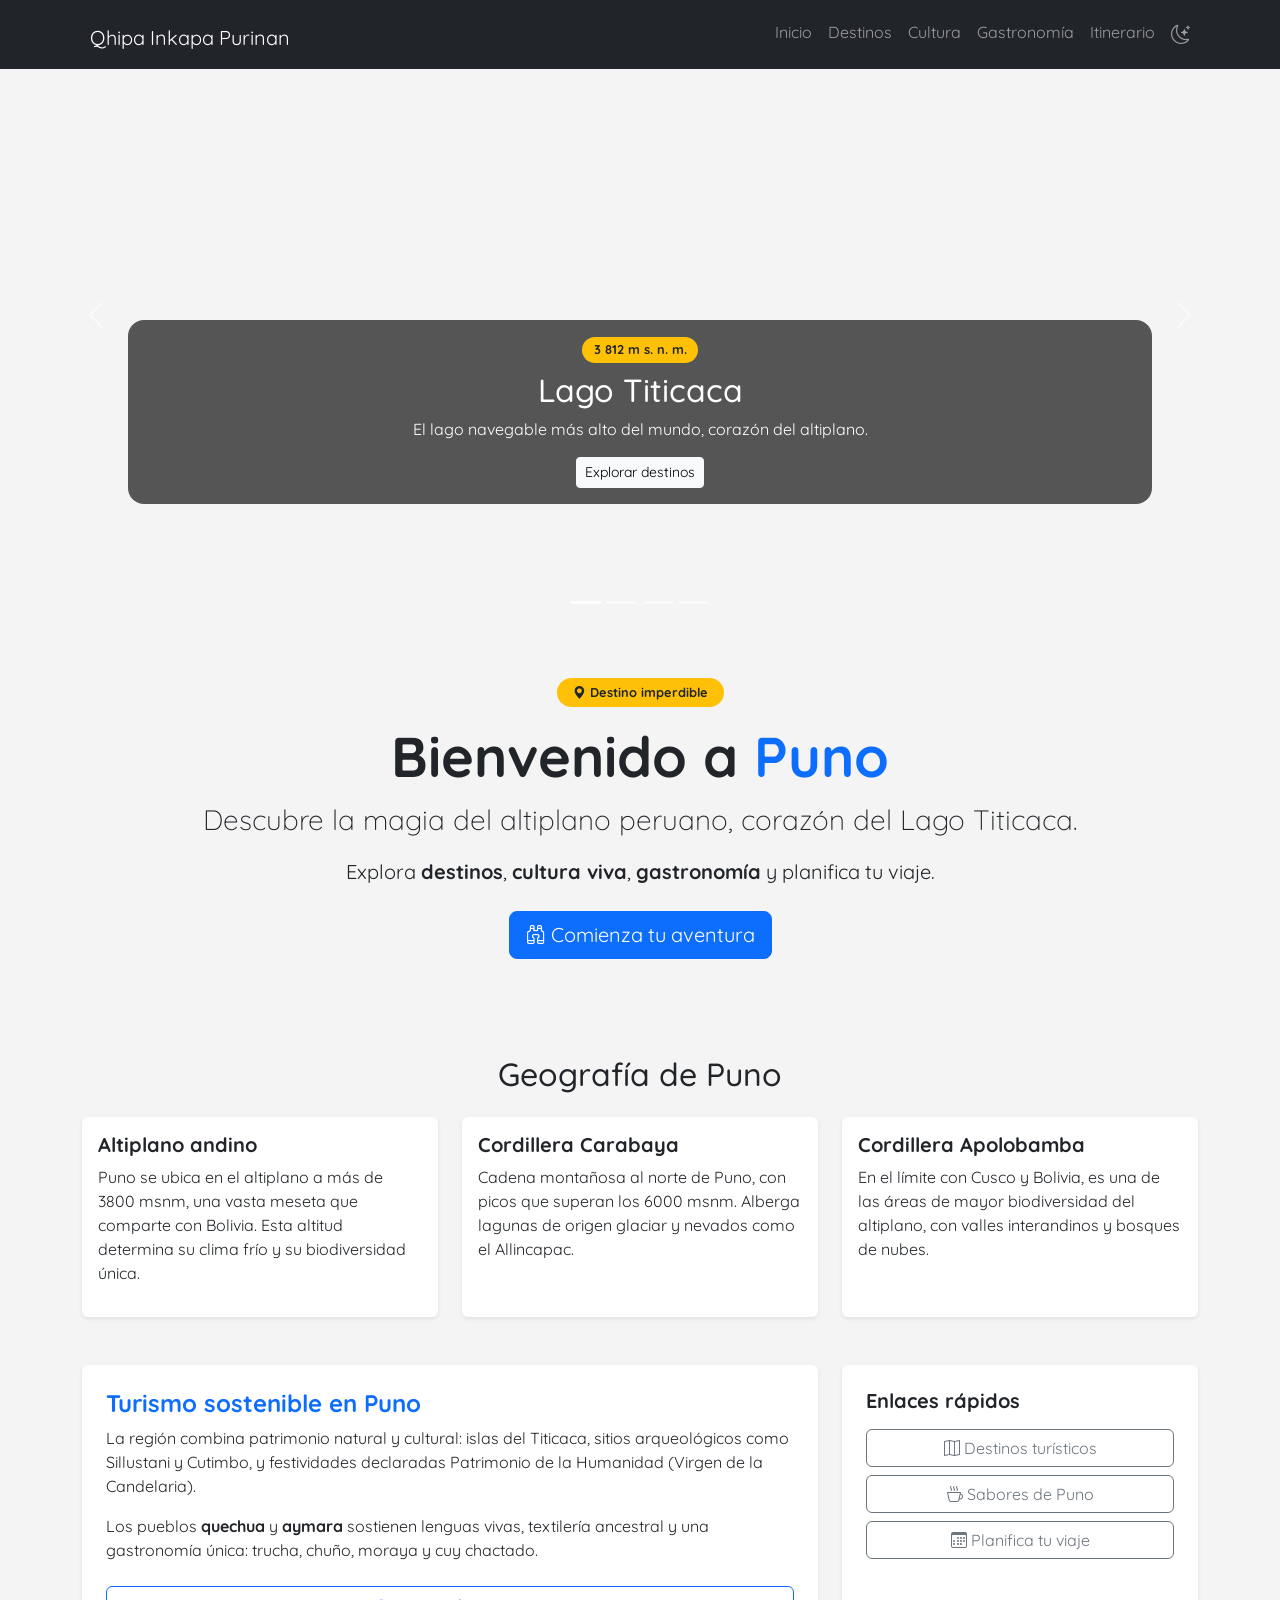
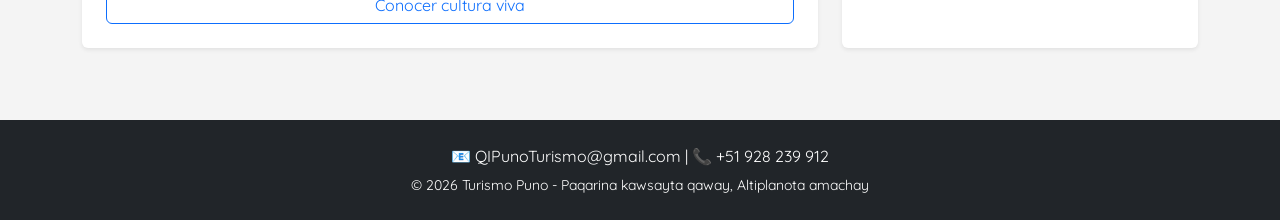
==== commit 81ba3bc9: "Update index.html" ====
--- a/index.html
+++ b/index.html
@@ -15,26 +15,25 @@
     <link rel="stylesheet" href="https://cdn.jsdelivr.net/npm/bootstrap-icons@1.11.3/font/bootstrap-icons.min.css">
     <link rel="stylesheet" href="css/estilo.css">
 </head>
-<body data-page="inicio">
+<body>
 
-    <main id="contenido-principal" class="page-main flex-grow-1">
-
+    <main>
         <section class="hero-carousel" aria-label="Galería principal de Puno">
             <div id="carouselPuno" class="carousel slide hero-carousel" data-bs-ride="carousel">
                 <div class="carousel-indicators">
-                    <button type="button" data-bs-target="#carouselPuno" data-bs-slide-to="0" class="active" aria-current="true" aria-label="Lago Titicaca"></button>
+                    <button type="button" data-bs-target="#carouselPuno" data-bs-slide-to="0" class="active" aria-label="Lago Titicaca"></button>
                     <button type="button" data-bs-target="#carouselPuno" data-bs-slide-to="1" aria-label="Islas Uros"></button>
                     <button type="button" data-bs-target="#carouselPuno" data-bs-slide-to="2" aria-label="Candelaria"></button>
                     <button type="button" data-bs-target="#carouselPuno" data-bs-slide-to="3" aria-label="Plaza de Armas"></button>
                 </div>
                 <div class="carousel-inner">
                     <div class="carousel-item active">
-                        <img src="https://quechuasperuviajes.com/wp-content/uploads/2026/01/lugares-turisticos-en-puno.webp" class="d-block w-100" alt="Panorámica del Lago Titicaca y la ciudad de Puno">
+                        <img src="https://quechuasperuviajes.com/wp-content/uploads/2026/01/lugares-turisticos-en-puno.webp" class="d-block w-100" alt="Lago Titicaca y ciudad de Puno">
                         <div class="carousel-caption d-none d-md-block">
                             <span class="badge bg-warning text-dark mb-2">3 812 m s. n. m.</span>
                             <h2>Lago Titicaca</h2>
                             <p>El lago navegable más alto del mundo, corazón del altiplano.</p>
-                            <a href="destinos.html" class="btn btn-light btn-sm mt-2">Explorar destinos</a>
+                            <a href="destinos.html" class="btn btn-light btn-sm">Explorar destinos</a>
                         </div>
                     </div>
                     <div class="carousel-item">
@@ -43,60 +42,57 @@
                             <span class="badge bg-warning text-dark mb-2">Cultura viva</span>
                             <h2>Islas de los Uros</h2>
                             <p>Tradición milenaria en totora sobre aguas sagradas.</p>
-                            <a href="cultura.html" class="btn btn-light btn-sm mt-2">Conocer cultura</a>
+                            <a href="cultura.html" class="btn btn-light btn-sm">Conocer cultura</a>
                         </div>
                     </div>
                     <div class="carousel-item">
-                        <img src="https://www.peru.travel/Portals/1/Images/Noticias/candelaria-puno.jpg" class="d-block w-100" alt="Festividad de la Virgen de la Candelaria en Puno">
+                        <img src="https://www.peru.travel/Portals/1/Images/Noticias/candelaria-puno.jpg" class="d-block w-100" alt="Virgen de la Candelaria">
                         <div class="carousel-caption d-none d-md-block">
                             <span class="badge bg-warning text-dark mb-2">Patrimonio UNESCO</span>
                             <h2>Virgen de la Candelaria</h2>
                             <p>Capital del folclore peruano y de América.</p>
-                            <a href="cultura.html" class="btn btn-light btn-sm mt-2">Ver festividades</a>
+                            <a href="cultura.html" class="btn btn-light btn-sm">Ver festividades</a>
                         </div>
                     </div>
                     <div class="carousel-item">
-                        <img src="https://gasfiteros.pe/wp-content/uploads/2022/11/plaza-de-armas-puno.jpg" class="d-block w-100" alt="Plaza de Armas de Puno al atardecer">
+                        <img src="https://gasfiteros.pe/wp-content/uploads/2022/11/plaza-de-armas-puno.jpg" class="d-block w-100" alt="Plaza de Armas de Puno">
                         <div class="carousel-caption d-none d-md-block">
                             <span class="badge bg-warning text-dark mb-2">Ciudad de plata</span>
                             <h2>Puno histórico</h2>
                             <p>Arquitectura colonial y vistas al Titicaca.</p>
-                            <a href="itinerario.html" class="btn btn-light btn-sm mt-2">Planificar viaje</a>
+                            <a href="itinerario.html" class="btn btn-light btn-sm">Planificar viaje</a>
                         </div>
                     </div>
                 </div>
-                <button class="carousel-control-prev" type="button" data-bs-target="#carouselPuno" data-bs-slide="prev" aria-label="Diapositiva anterior">
-                    <span class="carousel-control-prev-icon" aria-hidden="true"></span>
+                <button class="carousel-control-prev" type="button" data-bs-target="#carouselPuno" data-bs-slide="prev">
+                    <span class="carousel-control-prev-icon"></span>
                 </button>
-                <button class="carousel-control-next" type="button" data-bs-target="#carouselPuno" data-bs-slide="next" aria-label="Diapositiva siguiente">
-                    <span class="carousel-control-next-icon" aria-hidden="true"></span>
+                <button class="carousel-control-next" type="button" data-bs-target="#carouselPuno" data-bs-slide="next">
+                    <span class="carousel-control-next-icon"></span>
                 </button>
             </div>
         </section>
 
-        <section class="container py-5 text-center" aria-labelledby="titulo-bienvenida">
+        <section class="container py-5 text-center">
             <span class="badge bg-warning text-dark mb-3 px-3 py-2">
-                <i class="bi bi-geo-alt-fill" aria-hidden="true"></i> Destino imperdible
+                <i class="bi bi-geo-alt-fill"></i> Destino imperdible
             </span>
-            <h1 id="titulo-bienvenida" class="display-4 fw-bold">Bienvenido a <span class="text-primary">Puno</span></h1>
+            <h1 class="display-4 fw-bold">Bienvenido a <span class="text-primary">Puno</span></h1>
             <p class="lead fs-3">Descubre la magia del altiplano peruano, corazón del Lago Titicaca.</p>
-            <p class="fs-5">Explora <strong>destinos</strong>, <strong>cultura viva</strong>, <strong>gastronomía</strong> y planifica tu viaje con nuestro itinerario interactivo.</p>
+            <p class="fs-5">Explora <strong>destinos</strong>, <strong>cultura viva</strong>, <strong>gastronomía</strong> y planifica tu viaje.</p>
             <a href="destinos.html" class="btn btn-primary btn-lg mt-2">
-                <i class="bi bi-binoculars" aria-hidden="true"></i> Comienza tu aventura
+                <i class="bi bi-binoculars"></i> Comienza tu aventura
             </a>
         </section>
 
-        <section class="container pb-5" aria-labelledby="titulo-geografia">
-            <header class="text-center mb-4">
-                <h2 id="titulo-geografia" class="fw-bold">Geografía del altiplano puneño</h2>
-                <p class="text-muted">Lago Titicaca, altiplano y cordilleras que definen el paisaje andino</p>
-            </header>
+        <section class="container my-5">
+            <h2 class="text-center mb-4">Geografía de Puno</h2>
             <div class="row g-4">
                 <div class="col-md-4">
                     <div class="card h-100 border-0 shadow-sm">
                         <div class="card-body">
                             <h3 class="h5 fw-bold">Altiplano andino</h3>
-                            <p>Puno se ubica en el altiplano a más de 3800 msnm, una vasta meseta que comparte con Bolivia.</p>
+                            <p>Puno se ubica en el altiplano a más de 3800 msnm, una vasta meseta que comparte con Bolivia. Esta altitud determina su clima frío y su biodiversidad única.</p>
                         </div>
                     </div>
                 </div>
@@ -104,7 +100,7 @@
                     <div class="card h-100 border-0 shadow-sm">
                         <div class="card-body">
                             <h3 class="h5 fw-bold">Cordillera Carabaya</h3>
-                            <p>Cadena montañosa al norte de Puno, con picos que superan los 6000 msnm y lagunas de origen glaciar.</p>
+                            <p>Cadena montañosa al norte de Puno, con picos que superan los 6000 msnm. Alberga lagunas de origen glaciar y nevados como el Allincapac.</p>
                         </div>
                     </div>
                 </div>
@@ -112,23 +108,24 @@
                     <div class="card h-100 border-0 shadow-sm">
                         <div class="card-body">
                             <h3 class="h5 fw-bold">Cordillera Apolobamba</h3>
-                            <p>En el límite con Cusco y Bolivia, alberga una de las áreas de mayor biodiversidad del altiplano.</p>
+                            <p>En el límite con Cusco y Bolivia, es una de las áreas de mayor biodiversidad del altiplano, con valles interandinos y bosques de nubes.</p>
                         </div>
                     </div>
                 </div>
             </div>
         </section>
+
         <section class="container pb-5">
             <div class="row g-4">
                 <div class="col-lg-8">
                     <article class="card border-0 shadow-sm p-4 h-100">
                         <h2 class="h4 fw-bold text-primary">Turismo sostenible en Puno</h2>
-                        <p>La región combina patrimonio natural y cultural: islas del Titicaca, sitios arqueológicos como Sillustani y Cutimbo, y festividades declaradas Patrimonio de la Humanidad, como la Virgen de la Candelaria.</p>
+                        <p>La región combina patrimonio natural y cultural: islas del Titicaca, sitios arqueológicos como Sillustani y Cutimbo, y festividades declaradas Patrimonio de la Humanidad (Virgen de la Candelaria).</p>
                         <p>Los pueblos <strong>quechua</strong> y <strong>aymara</strong> sostienen lenguas vivas, textilería ancestral y una gastronomía única: trucha, chuño, moraya y cuy chactado.</p>
                         <a href="cultura.html" class="btn btn-outline-primary mt-2">Conocer cultura viva</a>
                     </article>
                 </div>
-                <aside class="col-lg-4" aria-label="Enlaces rápidos">
+                <aside class="col-lg-4">
                     <div class="card border-0 shadow-sm p-4 h-100">
                         <h2 class="h5 fw-bold">Enlaces rápidos</h2>
                         <div class="d-flex flex-column gap-2 mt-2">
--- a/css/estilo.css
+++ b/css/estilo.css
@@ -16,7 +16,6 @@
     transition: background-color 0.3s ease, color 0.3s ease;
 }
 
-/* MODO OSCURO */
 body.modo-oscuro {
     background-color: #121212;
     color: #e0e0e0;
@@ -25,7 +24,8 @@
 body.modo-oscuro .bg-white,
 body.modo-oscuro .navbar-dark,
 body.modo-oscuro .accordion-item,
-body.modo-oscuro .accordion-body {
+body.modo-oscuro .accordion-body,
+body.modo-oscuro .list-group-item {
     background-color: #1e1e1e !important;
     color: #ddd !important;
 }
@@ -44,8 +44,11 @@
     background-color: var(--dorado-candelaria);
     color: #000;
 }
-
-/* NAVBAR */
+body.modo-oscuro .card-title,
+body.modo-oscuro .card-text {
+    color: #eee;
+}
+
 .navbar-brand i {
     color: var(--dorado-candelaria);
     font-size: 1.8rem;
@@ -96,6 +99,7 @@
     transition: transform 0.3s ease, box-shadow 0.3s ease;
     border-radius: 1rem;
     overflow: hidden;
+    animation: fadeInUp 0.5s ease-out;
 }
 .card-destino:hover {
     transform: translateY(-5px);
@@ -110,14 +114,21 @@
     font-size: 0.8rem;
     padding: 0.4rem 0.7rem;
     border-radius: 20px;
+    transition: all 0.2s ease;
+}
+.badge:hover {
+    transform: scale(1.05);
+    box-shadow: 0 2px 5px rgba(0,0,0,0.2);
 }
 
 .filtro-btn {
     margin: 0.25rem;
-    transition: all 0.2s;
+    transition: all 0.2s ease;
 }
 .filtro-btn:hover {
     transform: scale(1.02);
+    background-color: var(--azul-titicaca);
+    color: white;
 }
 
 #accordionCultura .accordion-item {
@@ -148,6 +159,10 @@
 .invalid-feedback {
     font-size: 0.8rem;
 }
+input:focus, select:focus {
+    border-color: var(--dorado-candelaria);
+    box-shadow: 0 0 0 0.2rem rgba(244, 197, 66, 0.25);
+}
 
 #mapa {
     height: 350px;
@@ -156,7 +171,6 @@
     margin-top: 1rem;
 }
 
-
 footer {
     background-color: #212529;
     color: white;
@@ -172,6 +186,10 @@
 .btn-modo {
     cursor: pointer;
     font-size: 1.2rem;
+    transition: transform 0.2s;
+}
+.btn-modo:hover {
+    transform: rotate(15deg);
 }
 
 @media (max-width: 768px) {
@@ -207,4 +225,11 @@
 .card:hover {
     transform: translateY(-3px);
     box-shadow: 0 8px 16px rgba(0,0,0,0.1);
-}+}
+
+.geografia-card {
+    border-left: 4px solid var(--azul-titicaca);
+}
+.geografia-card:hover {
+    border-left-color: var(--dorado-candelaria);
+}
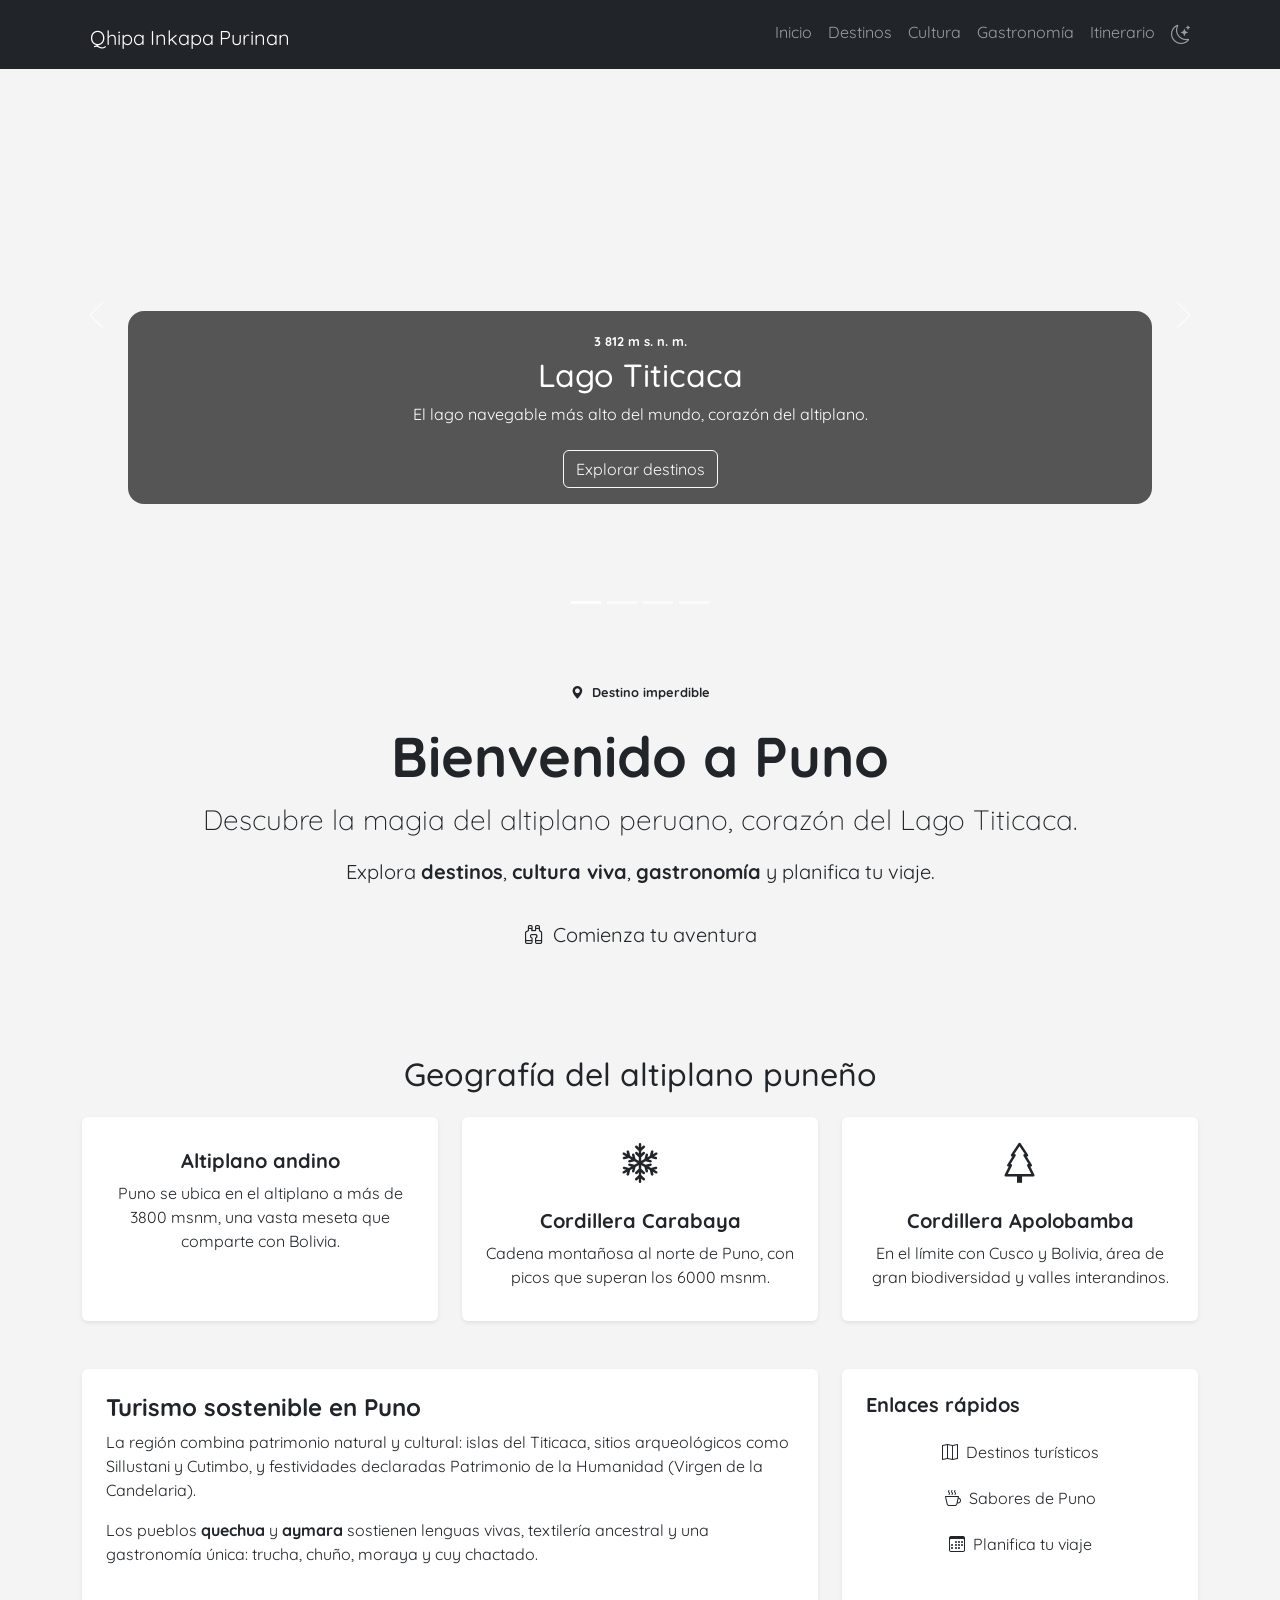
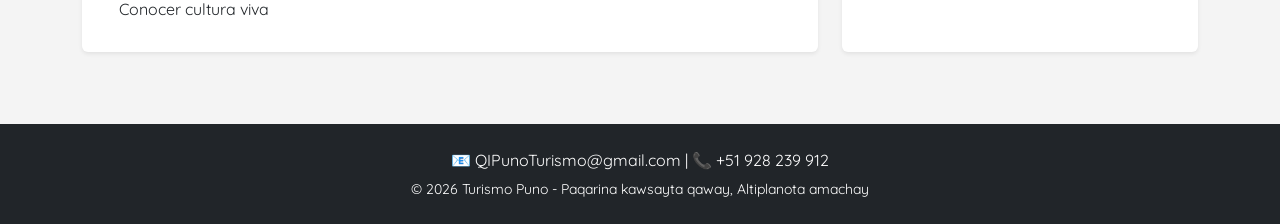
==== commit cfb02b38: "Update index.html" ====
--- a/index.html
+++ b/index.html
@@ -18,7 +18,8 @@
 <body>
 
     <main>
-        <section class="hero-carousel" aria-label="Galería principal de Puno">
+        <!-- Carrusel mejorado con overlay de color -->
+        <section class="hero-carousel">
             <div id="carouselPuno" class="carousel slide hero-carousel" data-bs-ride="carousel">
                 <div class="carousel-indicators">
                     <button type="button" data-bs-target="#carouselPuno" data-bs-slide-to="0" class="active" aria-label="Lago Titicaca"></button>
@@ -28,39 +29,39 @@
                 </div>
                 <div class="carousel-inner">
                     <div class="carousel-item active">
-                        <img src="https://quechuasperuviajes.com/wp-content/uploads/2026/01/lugares-turisticos-en-puno.webp" class="d-block w-100" alt="Lago Titicaca y ciudad de Puno">
+                        <img src="https://quechuasperuviajes.com/wp-content/uploads/2026/01/lugares-turisticos-en-puno.webp" class="d-block w-100" alt="Lago Titicaca">
                         <div class="carousel-caption d-none d-md-block">
-                            <span class="badge bg-warning text-dark mb-2">3 812 m s. n. m.</span>
+                            <span class="badge bg-dorado px-3 py-2">3 812 m s. n. m.</span>
                             <h2>Lago Titicaca</h2>
                             <p>El lago navegable más alto del mundo, corazón del altiplano.</p>
-                            <a href="destinos.html" class="btn btn-light btn-sm">Explorar destinos</a>
+                            <a href="destinos.html" class="btn btn-outline-light mt-2">Explorar destinos</a>
                         </div>
                     </div>
                     <div class="carousel-item">
-                        <img src="https://trexperienceperu.com/sites/default/files/2025-01/things%20to%20do%20in%20puno.jpg" class="d-block w-100" alt="Islas flotantes de los Uros">
+                        <img src="https://trexperienceperu.com/sites/default/files/2025-01/things%20to%20do%20in%20puno.jpg" class="d-block w-100" alt="Islas Uros">
                         <div class="carousel-caption d-none d-md-block">
-                            <span class="badge bg-warning text-dark mb-2">Cultura viva</span>
+                            <span class="badge bg-dorado px-3 py-2">Cultura viva</span>
                             <h2>Islas de los Uros</h2>
                             <p>Tradición milenaria en totora sobre aguas sagradas.</p>
-                            <a href="cultura.html" class="btn btn-light btn-sm">Conocer cultura</a>
+                            <a href="cultura.html" class="btn btn-outline-light mt-2">Conocer cultura</a>
                         </div>
                     </div>
                     <div class="carousel-item">
                         <img src="https://www.peru.travel/Portals/1/Images/Noticias/candelaria-puno.jpg" class="d-block w-100" alt="Virgen de la Candelaria">
                         <div class="carousel-caption d-none d-md-block">
-                            <span class="badge bg-warning text-dark mb-2">Patrimonio UNESCO</span>
+                            <span class="badge bg-dorado px-3 py-2">Patrimonio UNESCO</span>
                             <h2>Virgen de la Candelaria</h2>
                             <p>Capital del folclore peruano y de América.</p>
-                            <a href="cultura.html" class="btn btn-light btn-sm">Ver festividades</a>
+                            <a href="cultura.html" class="btn btn-outline-light mt-2">Ver festividades</a>
                         </div>
                     </div>
                     <div class="carousel-item">
                         <img src="https://gasfiteros.pe/wp-content/uploads/2022/11/plaza-de-armas-puno.jpg" class="d-block w-100" alt="Plaza de Armas de Puno">
                         <div class="carousel-caption d-none d-md-block">
-                            <span class="badge bg-warning text-dark mb-2">Ciudad de plata</span>
+                            <span class="badge bg-dorado px-3 py-2">Ciudad de plata</span>
                             <h2>Puno histórico</h2>
                             <p>Arquitectura colonial y vistas al Titicaca.</p>
-                            <a href="itinerario.html" class="btn btn-light btn-sm">Planificar viaje</a>
+                            <a href="itinerario.html" class="btn btn-outline-light mt-2">Planificar viaje</a>
                         </div>
                     </div>
                 </div>
@@ -73,65 +74,71 @@
             </div>
         </section>
 
+        <!-- Bienvenida con detalles de color -->
         <section class="container py-5 text-center">
-            <span class="badge bg-warning text-dark mb-3 px-3 py-2">
-                <i class="bi bi-geo-alt-fill"></i> Destino imperdible
+            <span class="badge bg-dorado text-dark mb-3 px-4 py-2 rounded-pill">
+                <i class="bi bi-geo-alt-fill me-1"></i> Destino imperdible
             </span>
-            <h1 class="display-4 fw-bold">Bienvenido a <span class="text-primary">Puno</span></h1>
+            <h1 class="display-4 fw-bold">Bienvenido a <span class="text-azul">Puno</span></h1>
             <p class="lead fs-3">Descubre la magia del altiplano peruano, corazón del Lago Titicaca.</p>
             <p class="fs-5">Explora <strong>destinos</strong>, <strong>cultura viva</strong>, <strong>gastronomía</strong> y planifica tu viaje.</p>
-            <a href="destinos.html" class="btn btn-primary btn-lg mt-2">
-                <i class="bi bi-binoculars"></i> Comienza tu aventura
+            <a href="destinos.html" class="btn btn-azul btn-lg px-4 mt-2">
+                <i class="bi bi-binoculars me-1"></i> Comienza tu aventura
             </a>
         </section>
 
+        <!-- Geografía con tarjetas coloreadas -->
         <section class="container my-5">
-            <h2 class="text-center mb-4">Geografía de Puno</h2>
+            <h2 class="text-center mb-4">Geografía del altiplano puneño</h2>
             <div class="row g-4">
                 <div class="col-md-4">
-                    <div class="card h-100 border-0 shadow-sm">
-                        <div class="card-body">
-                            <h3 class="h5 fw-bold">Altiplano andino</h3>
-                            <p>Puno se ubica en el altiplano a más de 3800 msnm, una vasta meseta que comparte con Bolivia. Esta altitud determina su clima frío y su biodiversidad única.</p>
+                    <div class="card h-100 border-0 shadow-sm geografia-card">
+                        <div class="card-body text-center">
+                            <i class="bi bi-mountain fs-1 text-azul"></i>
+                            <h3 class="h5 fw-bold mt-3">Altiplano andino</h3>
+                            <p>Puno se ubica en el altiplano a más de 3800 msnm, una vasta meseta que comparte con Bolivia.</p>
                         </div>
                     </div>
                 </div>
                 <div class="col-md-4">
-                    <div class="card h-100 border-0 shadow-sm">
-                        <div class="card-body">
-                            <h3 class="h5 fw-bold">Cordillera Carabaya</h3>
-                            <p>Cadena montañosa al norte de Puno, con picos que superan los 6000 msnm. Alberga lagunas de origen glaciar y nevados como el Allincapac.</p>
+                    <div class="card h-100 border-0 shadow-sm geografia-card">
+                        <div class="card-body text-center">
+                            <i class="bi bi-snow2 fs-1 text-azul"></i>
+                            <h3 class="h5 fw-bold mt-3">Cordillera Carabaya</h3>
+                            <p>Cadena montañosa al norte de Puno, con picos que superan los 6000 msnm.</p>
                         </div>
                     </div>
                 </div>
                 <div class="col-md-4">
-                    <div class="card h-100 border-0 shadow-sm">
-                        <div class="card-body">
-                            <h3 class="h5 fw-bold">Cordillera Apolobamba</h3>
-                            <p>En el límite con Cusco y Bolivia, es una de las áreas de mayor biodiversidad del altiplano, con valles interandinos y bosques de nubes.</p>
+                    <div class="card h-100 border-0 shadow-sm geografia-card">
+                        <div class="card-body text-center">
+                            <i class="bi bi-tree fs-1 text-azul"></i>
+                            <h3 class="h5 fw-bold mt-3">Cordillera Apolobamba</h3>
+                            <p>En el límite con Cusco y Bolivia, área de gran biodiversidad y valles interandinos.</p>
                         </div>
                     </div>
                 </div>
             </div>
         </section>
 
+        <!-- Turismo sostenible y enlaces rápidos con acentos de color -->
         <section class="container pb-5">
             <div class="row g-4">
                 <div class="col-lg-8">
-                    <article class="card border-0 shadow-sm p-4 h-100">
-                        <h2 class="h4 fw-bold text-primary">Turismo sostenible en Puno</h2>
+                    <div class="card border-0 shadow-sm p-4 h-100 bg-azul-claro">
+                        <h2 class="h4 fw-bold text-azul">Turismo sostenible en Puno</h2>
                         <p>La región combina patrimonio natural y cultural: islas del Titicaca, sitios arqueológicos como Sillustani y Cutimbo, y festividades declaradas Patrimonio de la Humanidad (Virgen de la Candelaria).</p>
                         <p>Los pueblos <strong>quechua</strong> y <strong>aymara</strong> sostienen lenguas vivas, textilería ancestral y una gastronomía única: trucha, chuño, moraya y cuy chactado.</p>
-                        <a href="cultura.html" class="btn btn-outline-primary mt-2">Conocer cultura viva</a>
-                    </article>
+                        <a href="cultura.html" class="btn btn-outline-azul align-self-start mt-2">Conocer cultura viva</a>
+                    </div>
                 </div>
                 <aside class="col-lg-4">
-                    <div class="card border-0 shadow-sm p-4 h-100">
+                    <div class="card border-0 shadow-sm p-4 h-100 bg-dorado-claro">
                         <h2 class="h5 fw-bold">Enlaces rápidos</h2>
                         <div class="d-flex flex-column gap-2 mt-2">
-                            <a href="destinos.html" class="btn btn-outline-secondary"><i class="bi bi-map"></i> Destinos turísticos</a>
-                            <a href="gastronomia.html" class="btn btn-outline-secondary"><i class="bi bi-cup-hot"></i> Sabores de Puno</a>
-                            <a href="itinerario.html" class="btn btn-outline-secondary"><i class="bi bi-calendar3"></i> Planifica tu viaje</a>
+                            <a href="destinos.html" class="btn btn-outline-azul"><i class="bi bi-map me-1"></i> Destinos turísticos</a>
+                            <a href="gastronomia.html" class="btn btn-outline-azul"><i class="bi bi-cup-hot me-1"></i> Sabores de Puno</a>
+                            <a href="itinerario.html" class="btn btn-outline-azul"><i class="bi bi-calendar3 me-1"></i> Planifica tu viaje</a>
                         </div>
                     </div>
                 </aside>
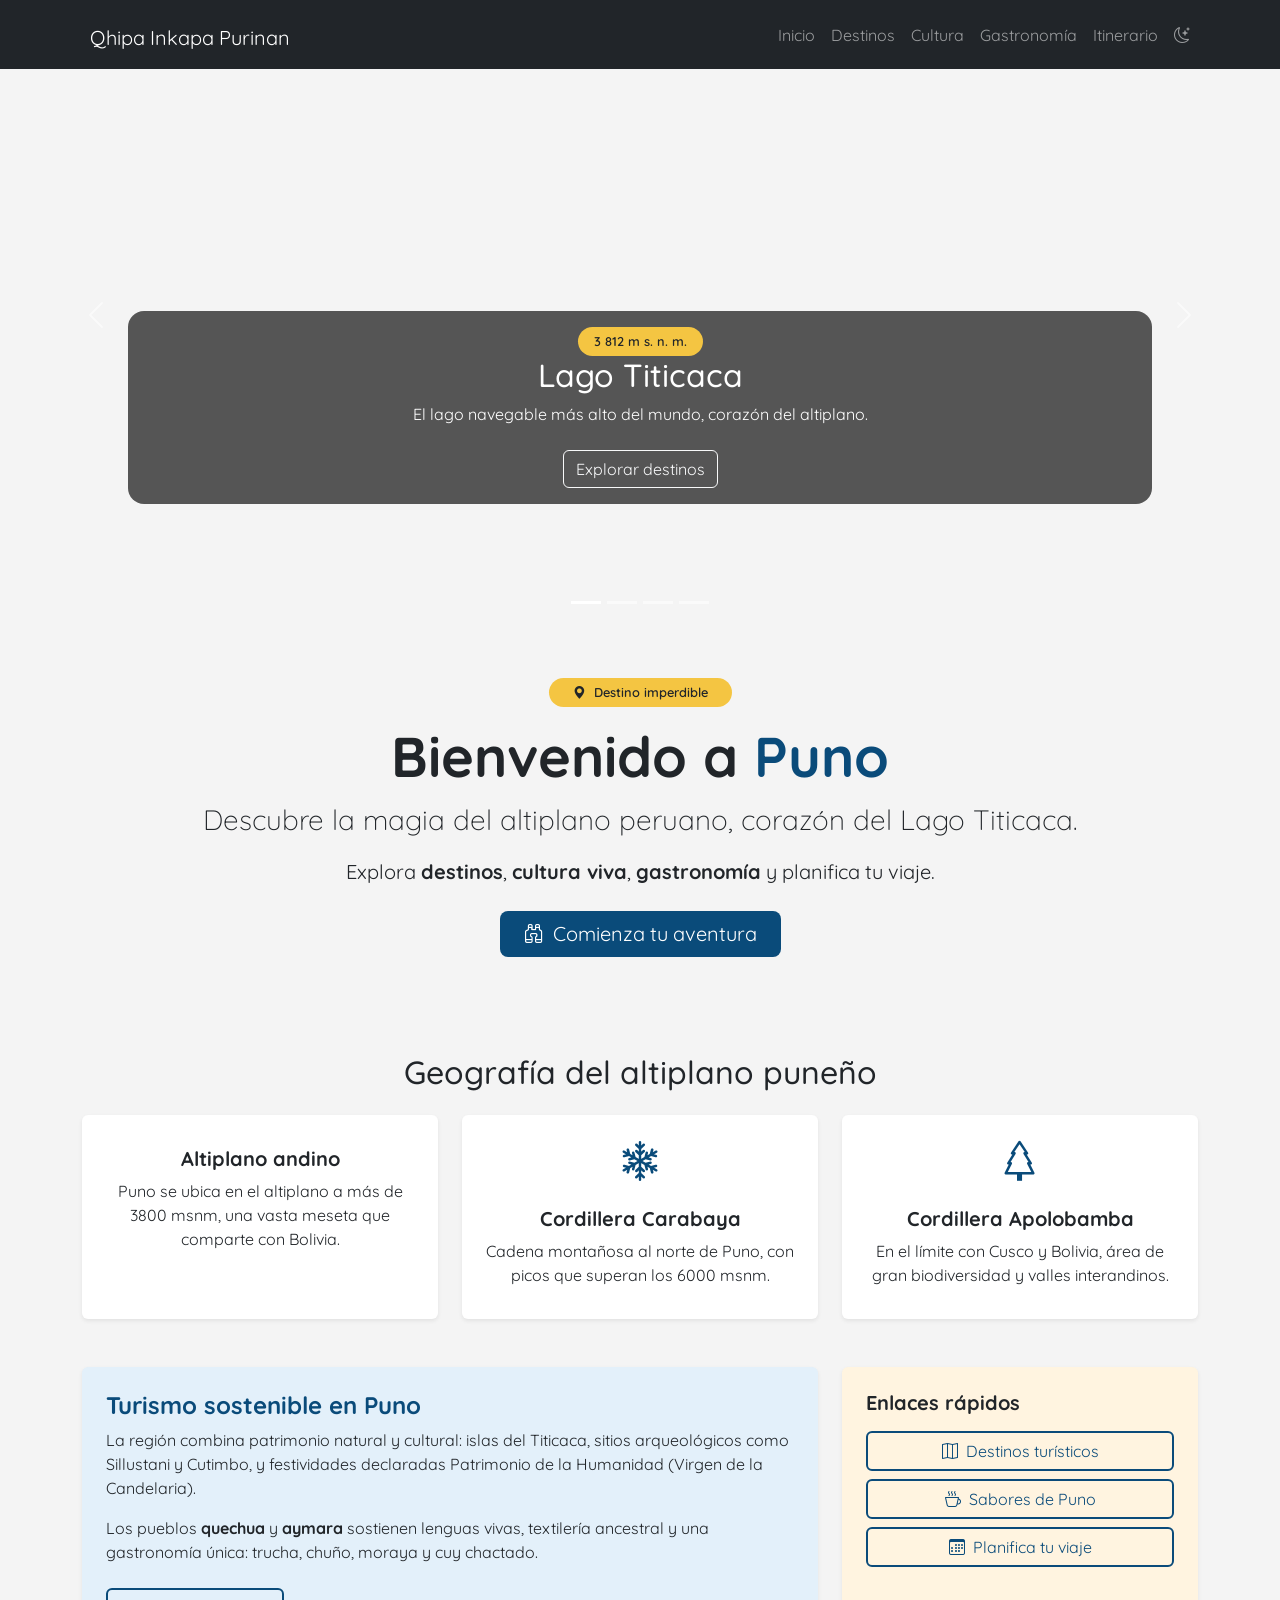
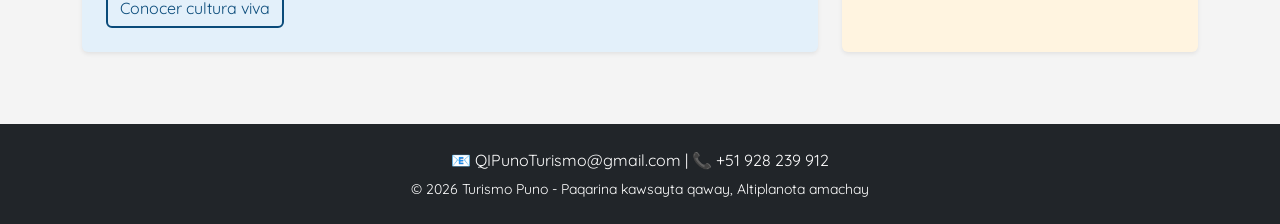
==== commit 4706aef9: "Update index.html" ====
--- a/index.html
+++ b/index.html
@@ -18,7 +18,7 @@
 <body>
 
     <main>
-        <!-- Carrusel mejorado con overlay de color -->
+       
         <section class="hero-carousel">
             <div id="carouselPuno" class="carousel slide hero-carousel" data-bs-ride="carousel">
                 <div class="carousel-indicators">
@@ -74,7 +74,6 @@
             </div>
         </section>
 
-        <!-- Bienvenida con detalles de color -->
         <section class="container py-5 text-center">
             <span class="badge bg-dorado text-dark mb-3 px-4 py-2 rounded-pill">
                 <i class="bi bi-geo-alt-fill me-1"></i> Destino imperdible
@@ -87,7 +86,6 @@
             </a>
         </section>
 
-        <!-- Geografía con tarjetas coloreadas -->
         <section class="container my-5">
             <h2 class="text-center mb-4">Geografía del altiplano puneño</h2>
             <div class="row g-4">
@@ -121,7 +119,6 @@
             </div>
         </section>
 
-        <!-- Turismo sostenible y enlaces rápidos con acentos de color -->
         <section class="container pb-5">
             <div class="row g-4">
                 <div class="col-lg-8">
--- a/css/estilo.css
+++ b/css/estilo.css
@@ -7,6 +7,8 @@
     --gris-claro: #f4f4f4;
     --blanco: #ffffff;
     --negro-suave: #212529;
+    --azul-claro: #e3f0fa;
+    --dorado-claro: #fff4e0;
 }
 
 body {
@@ -16,39 +18,66 @@
     transition: background-color 0.3s ease, color 0.3s ease;
 }
 
+.text-azul {
+    color: var(--azul-titicaca);
+}
+.bg-azul {
+    background-color: var(--azul-titicaca);
+}
+.bg-azul-claro {
+    background-color: var(--azul-claro);
+}
+.bg-dorado {
+    background-color: var(--dorado-candelaria);
+}
+.bg-dorado-claro {
+    background-color: var(--dorado-claro);
+}
+.bg-rojo {
+    background-color: var(--rojo-tierra);
+}
+.btn-azul {
+    background-color: var(--azul-titicaca);
+    color: white;
+    border: none;
+}
+.btn-azul:hover {
+    background-color: #063457;
+    color: white;
+    transform: translateY(-2px);
+}
+.btn-outline-azul {
+    border: 2px solid var(--azul-titicaca);
+    color: var(--azul-titicaca);
+    background: transparent;
+}
+.btn-outline-azul:hover {
+    background-color: var(--azul-titicaca);
+    color: white;
+    transform: translateY(-2px);
+}
+
 body.modo-oscuro {
     background-color: #121212;
     color: #e0e0e0;
 }
-body.modo-oscuro .card,
-body.modo-oscuro .bg-white,
-body.modo-oscuro .navbar-dark,
-body.modo-oscuro .accordion-item,
-body.modo-oscuro .accordion-body,
-body.modo-oscuro .list-group-item {
+body.modo-oscuro .bg-azul-claro, body.modo-oscuro .bg-dorado-claro {
+    background-color: #1e2a2e !important;
+}
+body.modo-oscuro .card, body.modo-oscuro .bg-white {
     background-color: #1e1e1e !important;
     color: #ddd !important;
 }
-body.modo-oscuro .accordion-button.collapsed {
-    background-color: #252525 !important;
-    color: #fff !important;
-}
-body.modo-oscuro .border {
-    border-color: #444 !important;
-}
-body.modo-oscuro .btn-outline-primary {
+body.modo-oscuro .btn-outline-azul {
+    border-color: var(--dorado-candelaria);
     color: var(--dorado-candelaria);
-    border-color: var(--dorado-candelaria);
-}
-body.modo-oscuro .btn-outline-primary:hover {
+}
+body.modo-oscuro .btn-outline-azul:hover {
     background-color: var(--dorado-candelaria);
     color: #000;
 }
-body.modo-oscuro .card-title,
-body.modo-oscuro .card-text {
-    color: #eee;
-}
-
+
+/* Navbar */
 .navbar-brand i {
     color: var(--dorado-candelaria);
     font-size: 1.8rem;
@@ -81,12 +110,27 @@
         bottom: 10%;
         padding: 0.5rem;
     }
-    .carousel-caption h3 {
+    .carousel-caption h2 {
         font-size: 1.2rem;
     }
     .carousel-caption p {
         font-size: 0.8rem;
     }
+}
+.badge.bg-dorado {
+    background-color: var(--dorado-candelaria);
+    color: #212529;
+    font-weight: 600;
+}
+
+.geografia-card {
+    transition: transform 0.3s, box-shadow 0.3s;
+    border-left: 5px solid var(--azul-titicaca);
+}
+.geografia-card:hover {
+    transform: translateY(-5px);
+    box-shadow: 0 12px 24px rgba(0,0,0,0.1);
+    border-left-color: var(--dorado-candelaria);
 }
 
 .grid-destinos {
@@ -105,10 +149,6 @@
     transform: translateY(-5px);
     box-shadow: 0 12px 24px rgba(0, 0, 0, 0.15);
 }
-.card-img-top {
-    height: 200px;
-    object-fit: cover;
-}
 
 .badge {
     font-size: 0.8rem;
@@ -118,9 +158,9 @@
 }
 .badge:hover {
     transform: scale(1.05);
-    box-shadow: 0 2px 5px rgba(0,0,0,0.2);
-}
-
+}
+
+/* Filtros */
 .filtro-btn {
     margin: 0.25rem;
     transition: all 0.2s ease;
@@ -138,30 +178,20 @@
     border-radius: 0.5rem !important;
     overflow: hidden;
 }
+#accordionCultura .accordion-button:not(.collapsed) {
+    background-color: var(--azul-titicaca) !important;
+    color: var(--blanco) !important;
+}
 #accordionCultura .accordion-button:focus {
     box-shadow: none !important;
     border-color: var(--azul-titicaca) !important;
 }
-#accordionCultura .accordion-button:not(.collapsed) {
-    background-color: var(--azul-titicaca) !important;
-    color: var(--blanco) !important;
-}
-#accordionCultura .accordion-button::after {
-    filter: none !important;
-}
-#accordionCultura .accordion-button:not(.collapsed)::after {
-    filter: brightness(0) invert(1) !important;
-}
-
-input:invalid, select:invalid {
-    border-color: var(--rojo-tierra);
-}
-.invalid-feedback {
-    font-size: 0.8rem;
-}
 input:focus, select:focus {
     border-color: var(--dorado-candelaria);
     box-shadow: 0 0 0 0.2rem rgba(244, 197, 66, 0.25);
+}
+input:invalid, select:invalid {
+    border-color: var(--rojo-tierra);
 }
 
 #mapa {
@@ -171,27 +201,6 @@
     margin-top: 1rem;
 }
 
-footer {
-    background-color: #212529;
-    color: white;
-}
-footer a {
-    color: var(--dorado-candelaria);
-    text-decoration: none;
-}
-footer a:hover {
-    text-decoration: underline;
-}
-
-.btn-modo {
-    cursor: pointer;
-    font-size: 1.2rem;
-    transition: transform 0.2s;
-}
-.btn-modo:hover {
-    transform: rotate(15deg);
-}
-
 @media (max-width: 768px) {
     .grid-destinos {
         grid-template-columns: 1fr;
@@ -205,9 +214,6 @@
     }
 }
 
-.modal-content {
-    animation: fadeInUp 0.3s ease-out;
-}
 @keyframes fadeInUp {
     from {
         opacity: 0;
@@ -218,18 +224,10 @@
         transform: translateY(0);
     }
 }
-
-.card {
+.card, .modal-content {
     transition: transform 0.2s, box-shadow 0.2s;
 }
 .card:hover {
     transform: translateY(-3px);
     box-shadow: 0 8px 16px rgba(0,0,0,0.1);
 }
-
-.geografia-card {
-    border-left: 4px solid var(--azul-titicaca);
-}
-.geografia-card:hover {
-    border-left-color: var(--dorado-candelaria);
-}
